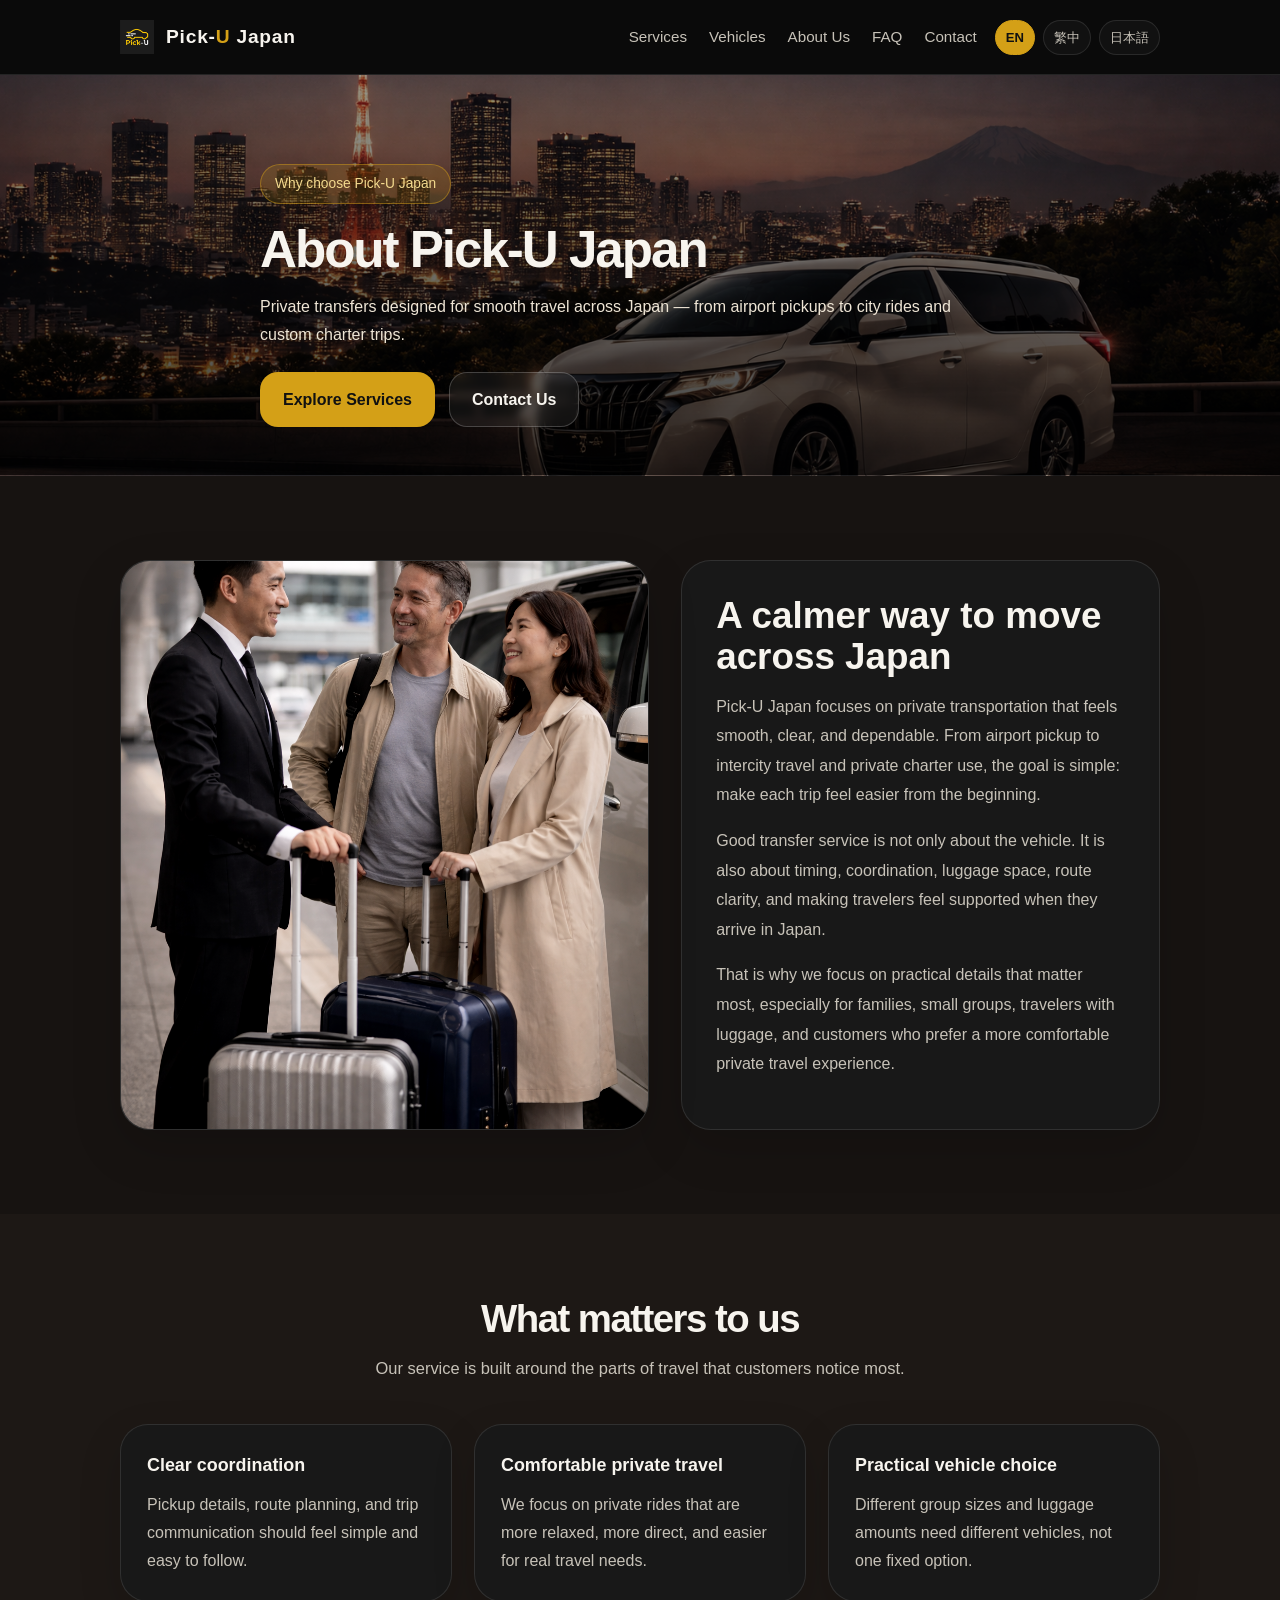
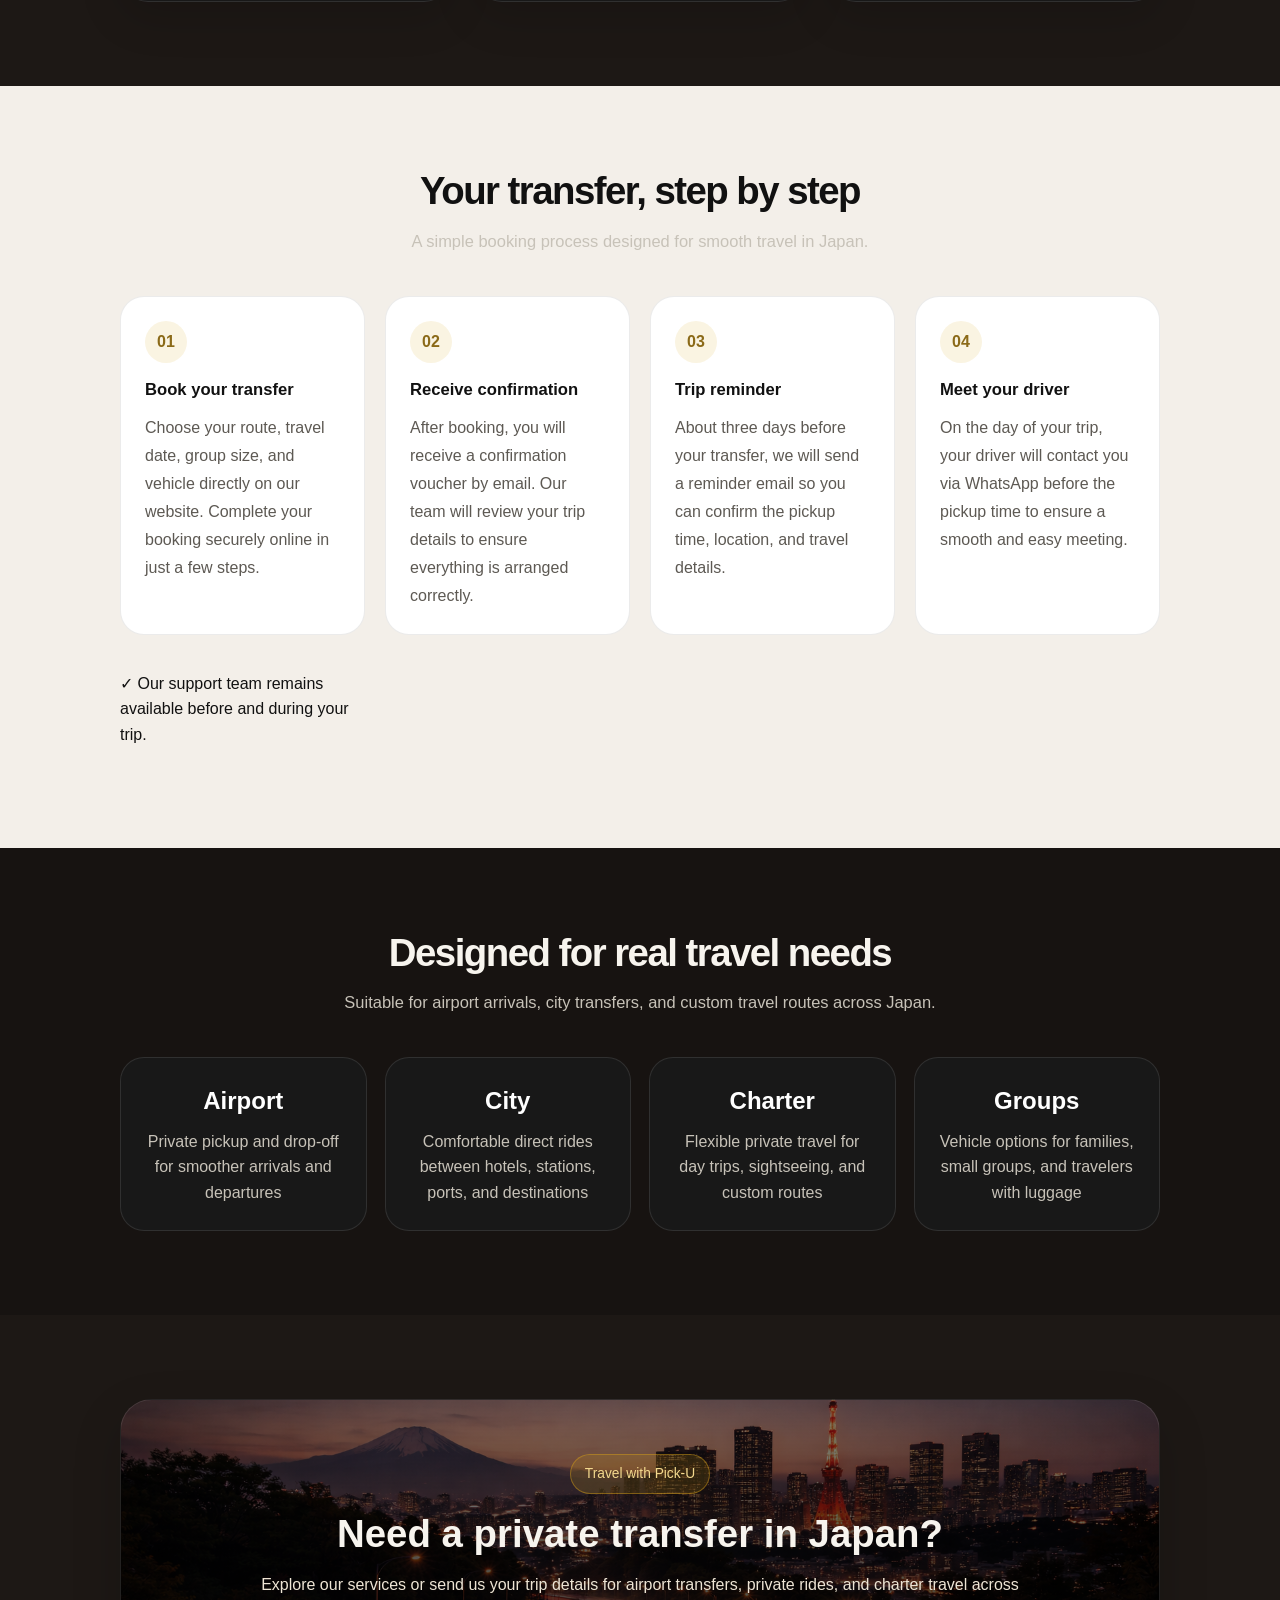
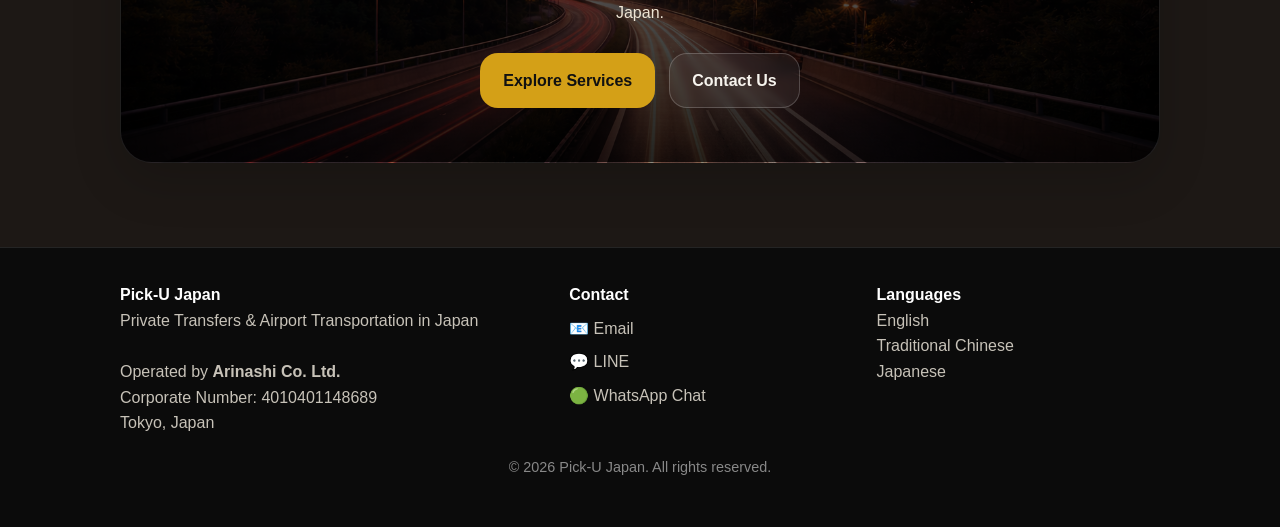
==== about.html @ 1a8824c5 "Update about.html" ====
<!DOCTYPE html>
<html lang="en">
<head>
  <meta charset="UTF-8" />
  <meta name="viewport" content="width=device-width, initial-scale=1.0" />

  <title>About Us | Pick-U Japan</title>
  <meta
    name="description"
    content="Learn more about Pick-U Japan, a private transfer service for airport transfers, city rides, and charter travel across Japan."
  />
  <meta name="robots" content="index, follow" />
  <link rel="canonical" href="https://picku-japan.github.io/picku-japan-website/about.html" />

  <meta property="og:type" content="website" />
  <meta property="og:title" content="About Us | Pick-U Japan" />
  <meta
    property="og:description"
    content="Private transfers designed for smooth travel across Japan."
  />
  <meta property="og:image" content="about-hero.jpg" />
  <meta property="og:url" content="https://picku-japan.github.io/picku-japan-website/about.html" />

  <meta name="twitter:card" content="summary_large_image" />
  <meta name="twitter:title" content="About Us | Pick-U Japan" />
  <meta
    name="twitter:description"
    content="Private transfers designed for smooth travel across Japan."
  />
  <meta name="twitter:image" content="" />

  <link rel="icon" href="logo.png" type="image/png" />
  <link rel="stylesheet" href="global.css" />

  <style>
    .about-hero {
      position: relative;
      min-height: 280px;
      display: flex;
      align-items: end;
      background:
        linear-gradient(rgba(0,0,0,0.40), rgba(0,0,0,0.75)),
        url('about-hero.jpg') center/cover no-repeat;
      border-bottom: 1px solid var(--border);
    }

    .about-hero .container {
      width: min(1240px, calc(100% - 48px));
    }

    .about-hero-content {
      max-width: 760px;
      padding: 90px 0 48px;
    }

    .eyebrow {
      display: inline-block;
      padding: 8px 14px;
      border: 1px solid rgba(212,160,23,0.45);
      background: var(--gold-soft);
      color: #f3d98e;
      border-radius: 999px;
      font-size: 0.86rem;
      margin-bottom: 18px;
    }

    .about-hero h1 {
      margin: 0;
      font-size: clamp(2rem, 4vw, 3.2rem);
      line-height: 1.08;
      letter-spacing: -0.04em;
    }

    .about-hero p {
      color: #eee5d5;
      font-size: 1rem;
      max-width: 700px;
      margin: 16px 0 0;
      line-height: 1.7;
    }

    .hero-actions {
      display: flex;
      flex-wrap: wrap;
      gap: 14px;
      margin-top: 24px;
    }

    .about-intro-layout {
      display: grid;
      grid-template-columns: 1.05fr 0.95fr;
      gap: 32px;
      align-items: stretch;
    }

    .about-image-card {
      position: relative;
      overflow: hidden;
      border-radius: 30px;
      border: 1px solid var(--border);
      box-shadow: 0 18px 50px rgba(0,0,0,0.16);
      background: var(--panel);
    }

    .about-image-card img {
      position: absolute;
      inset: 0;
      width: 100%;
      height: 100%;
      object-fit: cover;
    }

    .about-image-card img{
      filter: saturate(0.95) contrast(1.05);
    }

    .about-copy-card {
      background: var(--panel);
      border: 1px solid var(--border);
      border-radius: 30px;
      padding: 34px;
      box-shadow: 0 18px 50px rgba(0,0,0,0.14);
      height: 100%;
    }

    .about-copy-card h2 {
      margin: 0 0 14px;
      font-size: clamp(1.7rem, 3vw, 2.3rem);
      line-height: 1.12;
    }

    .about-copy-card p {
      margin: 0 0 16px;
      color: var(--muted);
      line-height: 1.85;
    }

    .value-grid {
      display: grid;
      grid-template-columns: repeat(3, 1fr);
      gap: 22px;
    }

    .value-card {
      background: var(--panel);
      border: 1px solid var(--border);
      border-radius: 28px;
      padding: 26px;
      box-shadow: 0 16px 44px rgba(0,0,0,0.14);
      transition: transform 0.18s ease, box-shadow 0.18s ease;
    }

    .value-card:hover {
      transform: translateY(-4px);
      box-shadow: 0 18px 46px rgba(0,0,0,0.22);
    }

    .value-card h3 {
      margin: 0 0 12px;
      font-size: 1.12rem;
    }

    .value-card p {
      margin: 0;
      color: var(--muted);
      line-height: 1.75;
    }

    .steps-grid {
      display: grid;
      grid-template-columns: repeat(4, 1fr);
      gap: 20px;
    }

    .step-card {
      background: #fff;
      border: 1px solid rgba(0,0,0,0.08);
      border-radius: 24px;
      padding: 24px;
      color: #111;
    }

    .step-number {
      width: 42px;
      height: 42px;
      border-radius: 50%;
      display: inline-flex;
      align-items: center;
      justify-content: center;
      background: rgba(212,160,23,0.12);
      color: #8b6a18;
      font-weight: 700;
      margin-bottom: 14px;
    }

    .step-card h3 {
      margin: 0 0 10px;
      font-size: 1.04rem;
    }

    .step-card p {
      margin: 0;
      color: #5d5953;
      line-height: 1.75;
    }

    .stats-grid {
      display: grid;
      grid-template-columns: repeat(4, 1fr);
      gap: 18px;
    }

    .stat-card {
      background: var(--panel);
      border: 1px solid var(--border);
      border-radius: 24px;
      padding: 24px;
      text-align: center;
    }

    .stat-card strong {
      display: block;
      font-size: 1.5rem;
      margin-bottom: 8px;
      color: #fff;
    }

    .stat-card span {
      color: var(--muted);
      line-height: 1.6;
      display: block;
    }

    .about-cta {
      background:
        linear-gradient(rgba(0,0,0,0.48), rgba(0,0,0,0.85)),
        url('contact-bg.jpg') center/cover no-repeat;
      border: 1px solid var(--border);
      border-radius: 32px;
      padding: 54px 32px;
      text-align: center;
      box-shadow: 0 18px 50px rgba(0,0,0,0.16);
    }

    .about-cta h2 {
      margin: 0;
      font-size: clamp(1.9rem, 3vw, 2.8rem);
      line-height: 1.12;
    }

    .about-cta p {
      max-width: 760px;
      margin: 16px auto 0;
      color: #eee5d5;
      line-height: 1.75;
    }

    .about-cta .hero-actions {
      justify-content: center;
      margin-top: 26px;
    }

    @media (max-width: 1100px) {
      .value-grid {
        grid-template-columns: 1fr;
      }

      .steps-grid,
      .stats-grid {
        grid-template-columns: repeat(2, 1fr);
      }
    }

    @media (max-width: 980px) {
      .about-intro-layout {
        grid-template-columns: 1fr;
      }

      .about-hero {
        min-height: auto;
      }

      .about-hero-content {
        padding: 84px 0 44px;
      }

      .about-image-card img {
        min-height: 300px;
      }
    }

    @media (max-width: 700px) {
      .about-hero .container {
        width: min(1240px, calc(100% - 28px));
      }

      .about-copy-card,
      .value-card,
      .step-card,
      .stat-card {
        padding: 22px;
      }

      .steps-grid,
      .stats-grid {
        grid-template-columns: 1fr;
      }

      .steps-support{
        text-align:center;
        margin-top:28px;
        color:#a89f93;
        font-size:0.95rem;
        line-height:1.7;
        max-width:720px;
        margin-left:auto;
        margin-right:auto;
      }

      .about-cta {
        padding: 42px 22px;
      }
    }
  </style>
</head>
<body>
  <div id="site-header"></div>

  <section class="about-hero">
    <div class="container about-hero-content">
      <div class="eyebrow">Why choose Pick-U Japan</div>
      <h1>About Pick-U Japan</h1>
      <p>
        Private transfers designed for smooth travel across Japan — from airport pickups to city rides and custom charter trips.
      </p>
      <div class="hero-actions">
        <a class="btn btn-primary" href="airport-transfers.html">Explore Services</a>
        <a class="btn btn-secondary" href="contact.html">Contact Us</a>
      </div>
    </div>
  </section>

  <section class="section" style="background:#171311;">
    <div class="container">
      <div class="about-intro-layout">
        <div class="about-image-card">
          <img src="about-company.jpg" alt="Pick-U Japan private transfer service" />
        </div>

        <div class="about-copy-card">
          <h2>A calmer way to move across Japan</h2>
          <p>
            Pick-U Japan focuses on private transportation that feels smooth, clear, and dependable.
            From airport pickup to intercity travel and private charter use, the goal is simple:
            make each trip feel easier from the beginning.
          </p>
          <p>
            Good transfer service is not only about the vehicle. It is also about timing, coordination,
            luggage space, route clarity, and making travelers feel supported when they arrive in Japan.
          </p>
          <p>
            That is why we focus on practical details that matter most, especially for families,
            small groups, travelers with luggage, and customers who prefer a more comfortable
            private travel experience.
          </p>
        </div>
      </div>
    </div>
  </section>

  <section class="section" style="background:#1d1815;">
    <div class="container">
      <div class="section-header">
        <h2>What matters to us</h2>
        <p>
          Our service is built around the parts of travel that customers notice most.
        </p>
      </div>

      <div class="value-grid">
        <div class="value-card">
          <h3>Clear coordination</h3>
          <p>
            Pickup details, route planning, and trip communication should feel simple and easy to follow.
          </p>
        </div>

        <div class="value-card">
          <h3>Comfortable private travel</h3>
          <p>
            We focus on private rides that are more relaxed, more direct, and easier for real travel needs.
          </p>
        </div>

        <div class="value-card">
          <h3>Practical vehicle choice</h3>
          <p>
            Different group sizes and luggage amounts need different vehicles, not one fixed option.
          </p>
        </div>
      </div>
    </div>
  </section>

  <section class="section" style="background:#f3efe9; color:#111;">
    <div class="container">
      <div class="section-header">
        <h2>Your transfer, step by step</h2>
        <p>
          A simple booking process designed for smooth travel in Japan.
        </p>
      </div>

      <div class="steps-grid">
        <div class="step-card">
          <div class="step-number">01</div>
          <h3>Book your transfer</h3>
          <p>
            Choose your route, travel date, group size, and vehicle directly on our website.
            Complete your booking securely online in just a few steps.
          </p>
        </div>

        <div class="step-card">
          <div class="step-number">02</div>
          <h3>Receive confirmation</h3>
          <p>
            After booking, you will receive a confirmation voucher by email.
            Our team will review your trip details to ensure everything is arranged correctly.
          </p>
        </div>

        <div class="step-card">
          <div class="step-number">03</div>
          <h3>Trip reminder</h3>
          <p>
            About three days before your transfer, we will send a reminder email so you 
            can confirm the pickup time, location, and travel details.
          </p>
        </div>

        <div class="step-card">
          <div class="step-number">04</div>
          <h3>Meet your driver</h3>
          <p>
            On the day of your trip, your driver will contact you via WhatsApp 
            before the pickup time to ensure a smooth and easy meeting.
          </p>
        </div>
        <p class="steps-support">
          ✓ Our support team remains available before and during your trip.
        </p>
      </div>
    </div>
  </section>

  <section class="section" style="background:#171311;">
    <div class="container">
      <div class="section-header">
        <h2>Designed for real travel needs</h2>
        <p>
          Suitable for airport arrivals, city transfers, and custom travel routes across Japan.
        </p>
      </div>

      <div class="stats-grid">
        <div class="stat-card">
          <strong>Airport</strong>
          <span>Private pickup and drop-off for smoother arrivals and departures</span>
        </div>
        <div class="stat-card">
          <strong>City</strong>
          <span>Comfortable direct rides between hotels, stations, ports, and destinations</span>
        </div>
        <div class="stat-card">
          <strong>Charter</strong>
          <span>Flexible private travel for day trips, sightseeing, and custom routes</span>
        </div>
        <div class="stat-card">
          <strong>Groups</strong>
          <span>Vehicle options for families, small groups, and travelers with luggage</span>
        </div>
      </div>
    </div>
  </section>

  <section class="section" style="background:#1d1815;">
    <div class="container">
      <div class="about-cta">
        <div class="eyebrow">Travel with Pick-U</div>
        <h2>Need a private transfer in Japan?</h2>
        <p>
          Explore our services or send us your trip details for airport transfers, private rides,
          and charter travel across Japan.
        </p>
        <div class="hero-actions">
          <a class="btn btn-primary" href="airport-transfers.html">Explore Services</a>
          <a class="btn btn-secondary" href="contact.html">Contact Us</a>
        </div>
      </div>
    </div>
  </section>

  <div id="site-footer"></div>

  <script src="includes.js"></script>
</body>
</html>
---- global.css ----
:root {
  --bg: #111111;
  --panel: #181818;
  --text: #f7f4ee;
  --muted: #c7c2b8;
  --gold: #d4a017;
  --gold-soft: rgba(212, 160, 23, 0.16);
  --border: rgba(255,255,255,0.1);
  --max: 1040px;
  --radius: 24px;
}

* { box-sizing: border-box; }
html { scroll-behavior: smooth; }

body {
  margin: 0;
  padding-top: 74px;
  font-family: Arial, Helvetica, sans-serif;
  background: var(--bg);
  color: var(--text);
  line-height: 1.6;
}

a {
  color: inherit;
  text-decoration: none;
}

img {
  max-width: 100%;
  display: block;
}

.container {
  width: min(var(--max), calc(100% - 48px));
  margin: 0 auto;
}

/* shared fixed header */
.topbar {
  position: fixed;
  top: 0;
  left: 0;
  right: 0;
  z-index: 1000;
  background: rgba(10,10,10,0.92);
  backdrop-filter: blur(8px);
  border-bottom: 1px solid var(--border);
}

.nav {
  display: flex;
  align-items: center;
  justify-content: space-between;
  min-height: 74px;
  gap: 24px;
}

.brand {
  display: flex;
  align-items: center;
  gap: 12px;
  font-size: 1.2rem;
  font-weight: 700;
  letter-spacing: 0.04em;
  white-space: nowrap;
}

.brand-logo {
  height: 34px;
  width: auto;
  object-fit: contain;
}

.brand-wordmark span {
  color: var(--gold);
}

.nav-right {
  display: flex;
  align-items: center;
  gap: 18px;
  flex-wrap: wrap;
}

.nav-links {
  display: flex;
  gap: 22px;
  color: var(--muted);
  font-size: 0.95rem;
}

.nav-links a:hover {
  color: #fff;
}

.lang-switch {
  display: flex;
  gap: 8px;
  align-items: center;
}

.lang-switch a {
  padding: 6px 10px;
  border: 1px solid var(--border);
  border-radius: 999px;
  font-size: 0.82rem;
  color: var(--muted);
  background: rgba(255,255,255,0.03);
}

.lang-switch a.active {
  color: #111;
  background: var(--gold);
  border-color: var(--gold);
  font-weight: 700;
}

/* shared buttons */
.btn {
  display: inline-flex;
  align-items: center;
  justify-content: center;
  border-radius: 18px;
  padding: 14px 22px;
  font-weight: 700;
  transition: 0.2s ease;
  border: 1px solid transparent;
  font-size: 1rem;
}

.btn-primary {
  background: var(--gold);
  color: #111;
}

.btn-primary:hover {
  transform: translateY(-1px);
}

.btn-secondary {
  border-color: rgba(255,255,255,0.2);
  background: rgba(255,255,255,0.06);
  color: var(--text);
  backdrop-filter: blur(4px);
}

/* shared footer */
.footer {
  border-top: 1px solid var(--border);
  padding: 34px 0 48px;
  color: var(--muted);
  background: #0b0b0b;
}

.footer-grid {
  display: grid;
  grid-template-columns: 1.5fr 1fr 1fr;
  gap: 24px;
}

.contact-links a {
  display: block;
  margin-top: 8px;
  color: var(--muted);
  transition: 0.2s;
}

.contact-links a:hover {
  color: #fff;
  transform: translateX(4px);
}

/* shared content helpers */
.section {
  padding: 84px 0;
}

.section-header {
  max-width: 860px;
  margin: 0 auto 42px;
  text-align: center;
}

.section-header h2 {
  margin: 0;
  font-size: clamp(1.85rem, 3vw, 2.7rem);
  line-height: 1.08;
  letter-spacing: -0.04em;
}

.section-header p {
  margin: 16px auto 0;
  color: var(--muted);
  max-width: 920px;
  font-size: 1.03rem;
}

.grid-2 {
  display: grid;
  grid-template-columns: repeat(2, 1fr);
  gap: 24px;
}

.grid-3 {
  display: grid;
  grid-template-columns: repeat(3, 1fr);
  gap: 24px;
}

.panel-box {
  background: var(--panel);
  border: 1px solid var(--border);
  border-radius: 24px;
  padding: 24px;
}

.panel-box h3 {
  margin: 0 0 10px;
  font-size: 1.2rem;
}

.panel-box p,
.panel-box li {
  color: var(--muted);
}

/* responsive shared */
@media (max-width: 980px) {
  .grid-2,
  .grid-3,
  .footer-grid {
    grid-template-columns: 1fr;
  }

  .nav {
    flex-direction: column;
    align-items: flex-start;
    padding: 14px 0;
  }

  .nav-right {
    width: 100%;
    justify-content: space-between;
  }

  .nav-links {
    flex-wrap: wrap;
    gap: 12px 18px;
  }

  .brand-logo {
    height: 28px;
  }

  body {
    padding-top: 92px;
  }
}
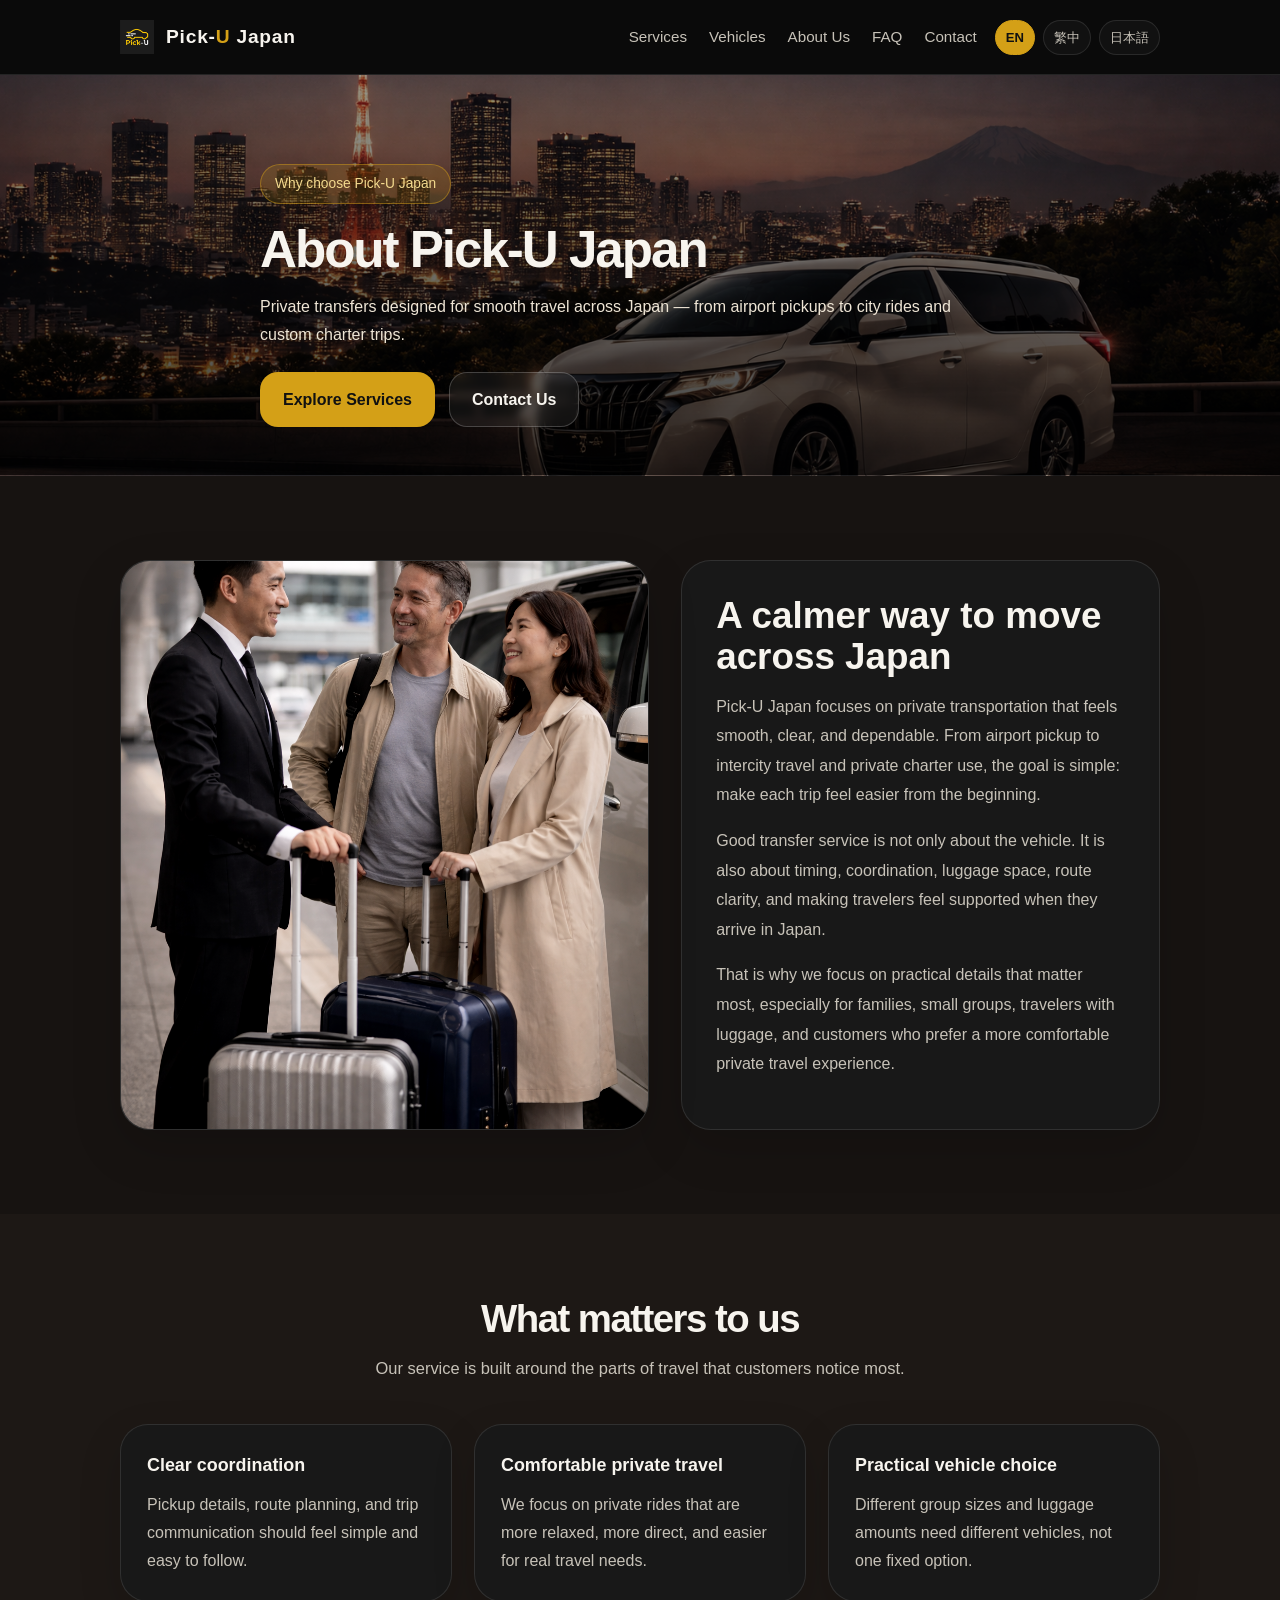
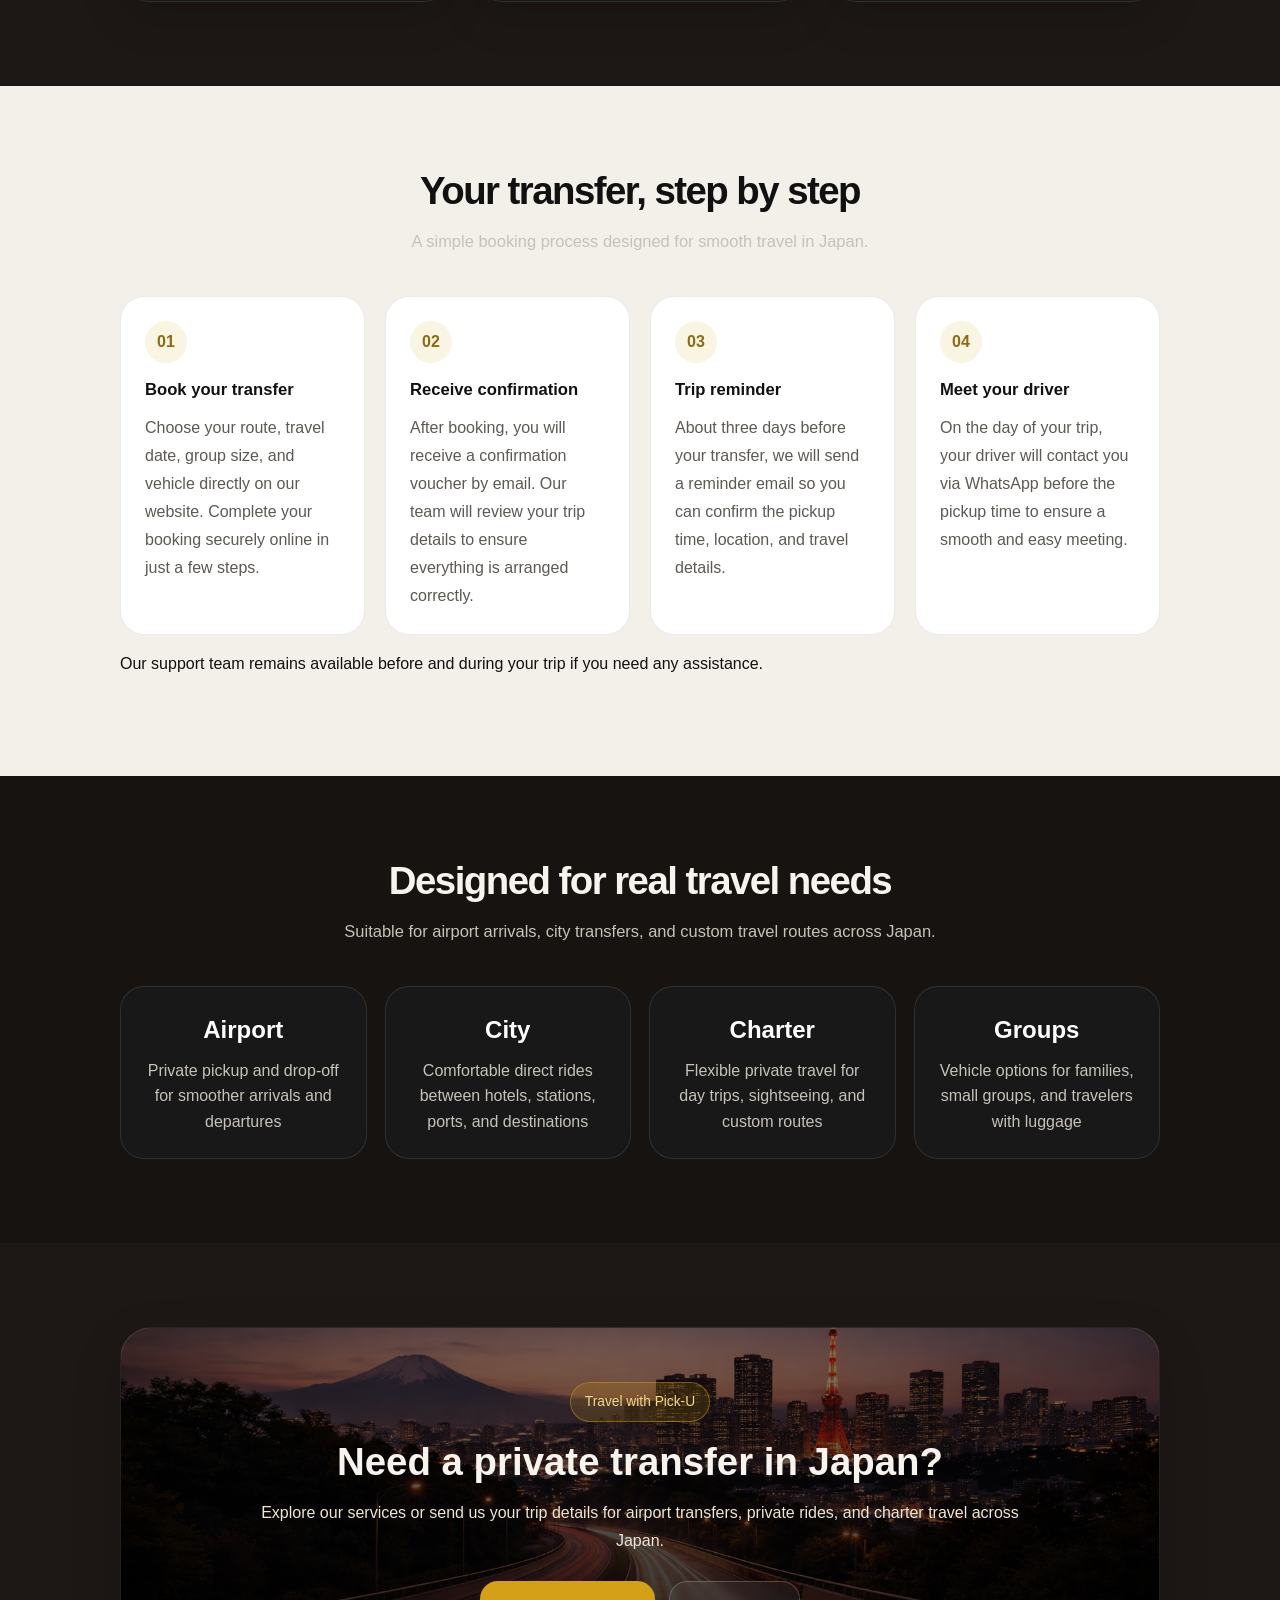
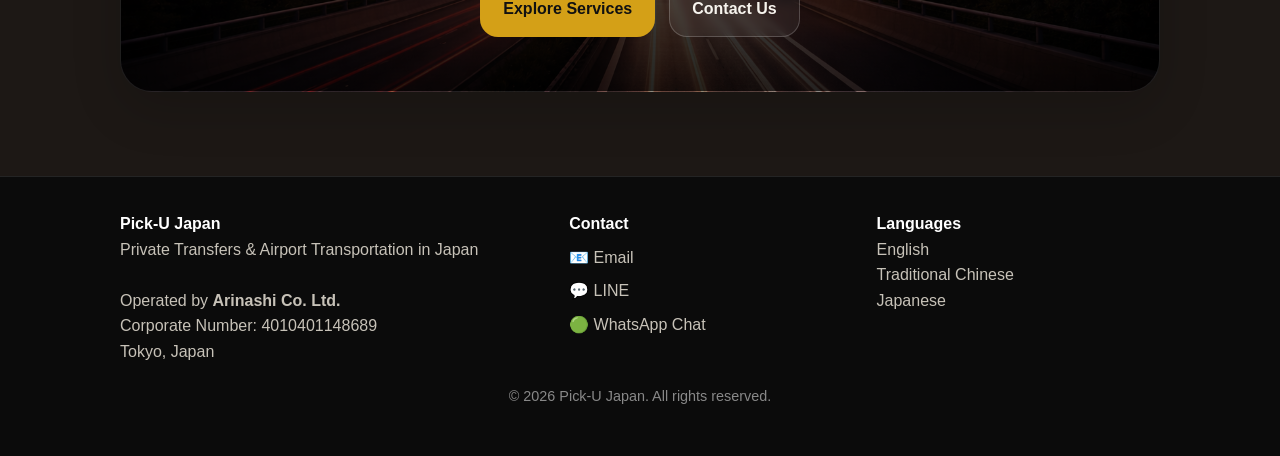
==== commit af0ad7c6: "Update about.html" ====
--- a/about.html
+++ b/about.html
@@ -447,8 +447,10 @@
             before the pickup time to ensure a smooth and easy meeting.
           </p>
         </div>
+      </div>
+      <div class="steps-support-box">
         <p class="steps-support">
-          ✓ Our support team remains available before and during your trip.
+          Our support team remains available before and during your trip if you need any assistance.
         </p>
       </div>
     </div>
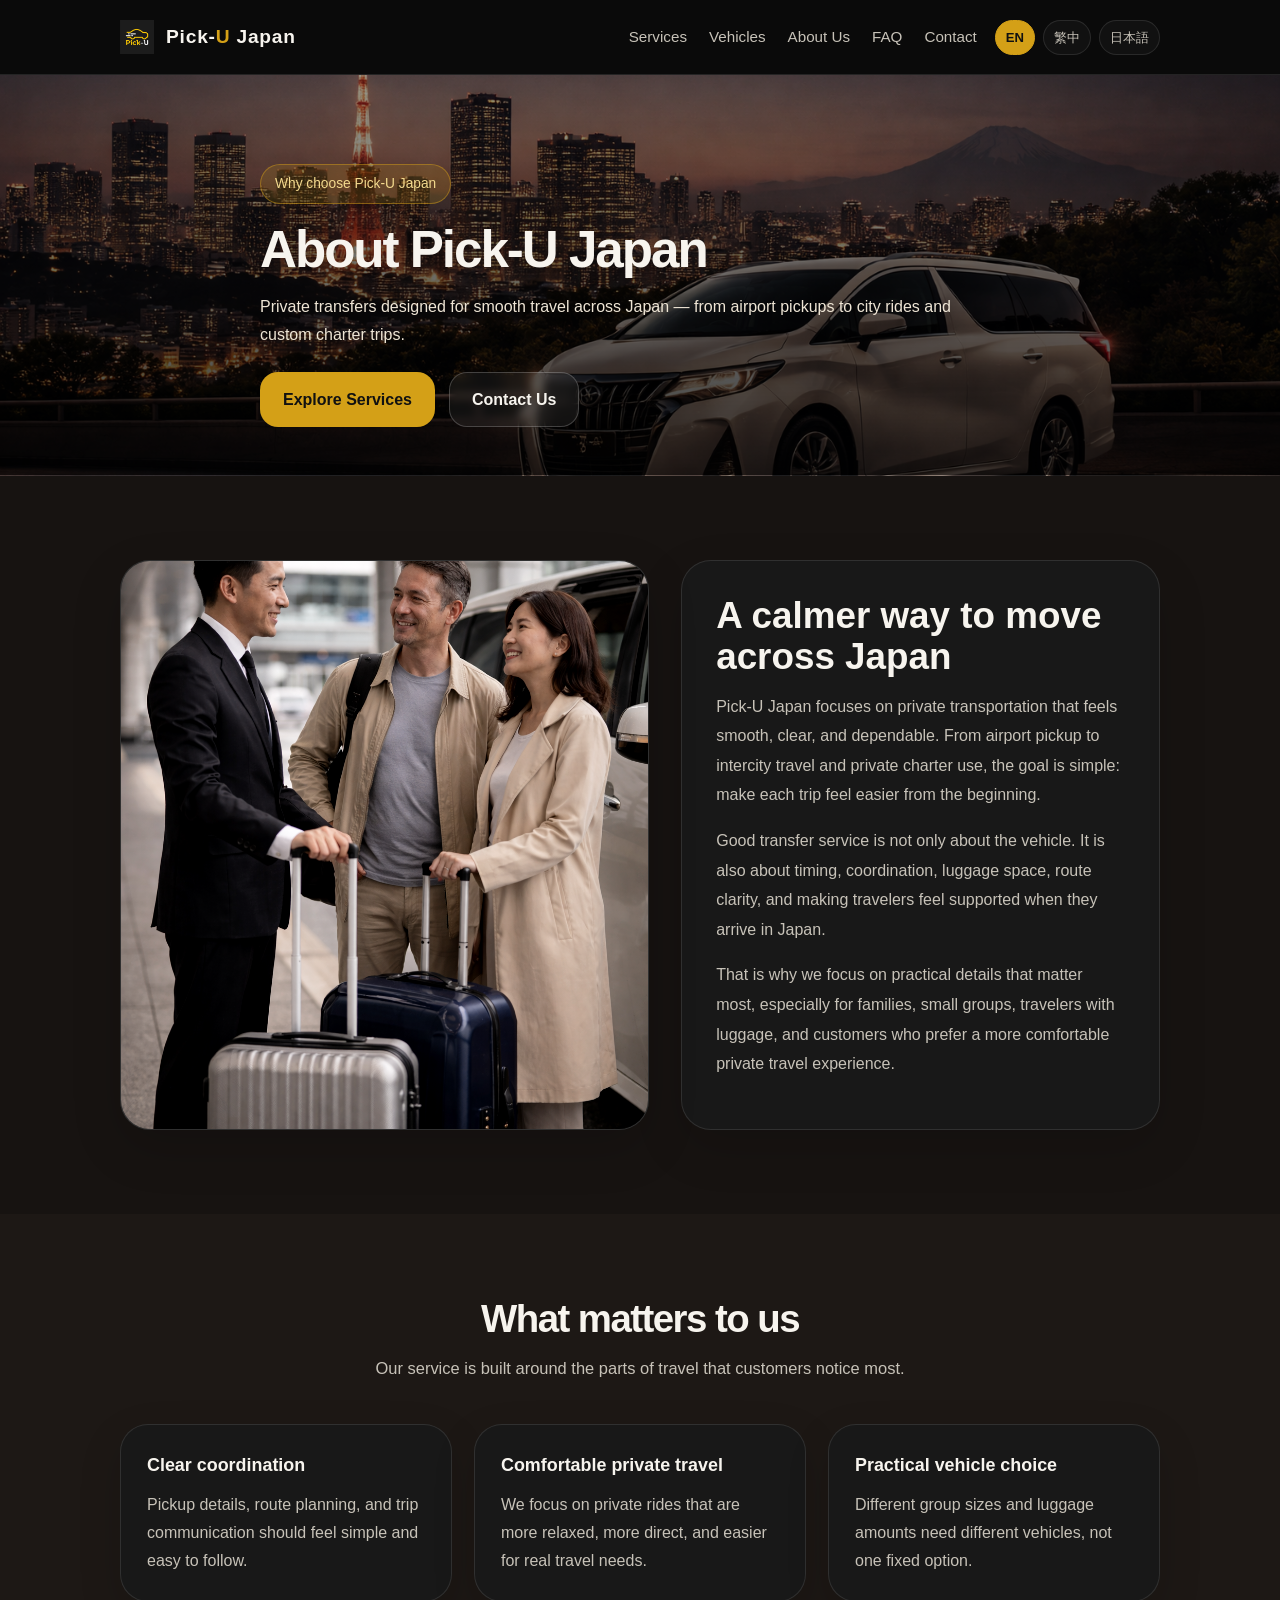
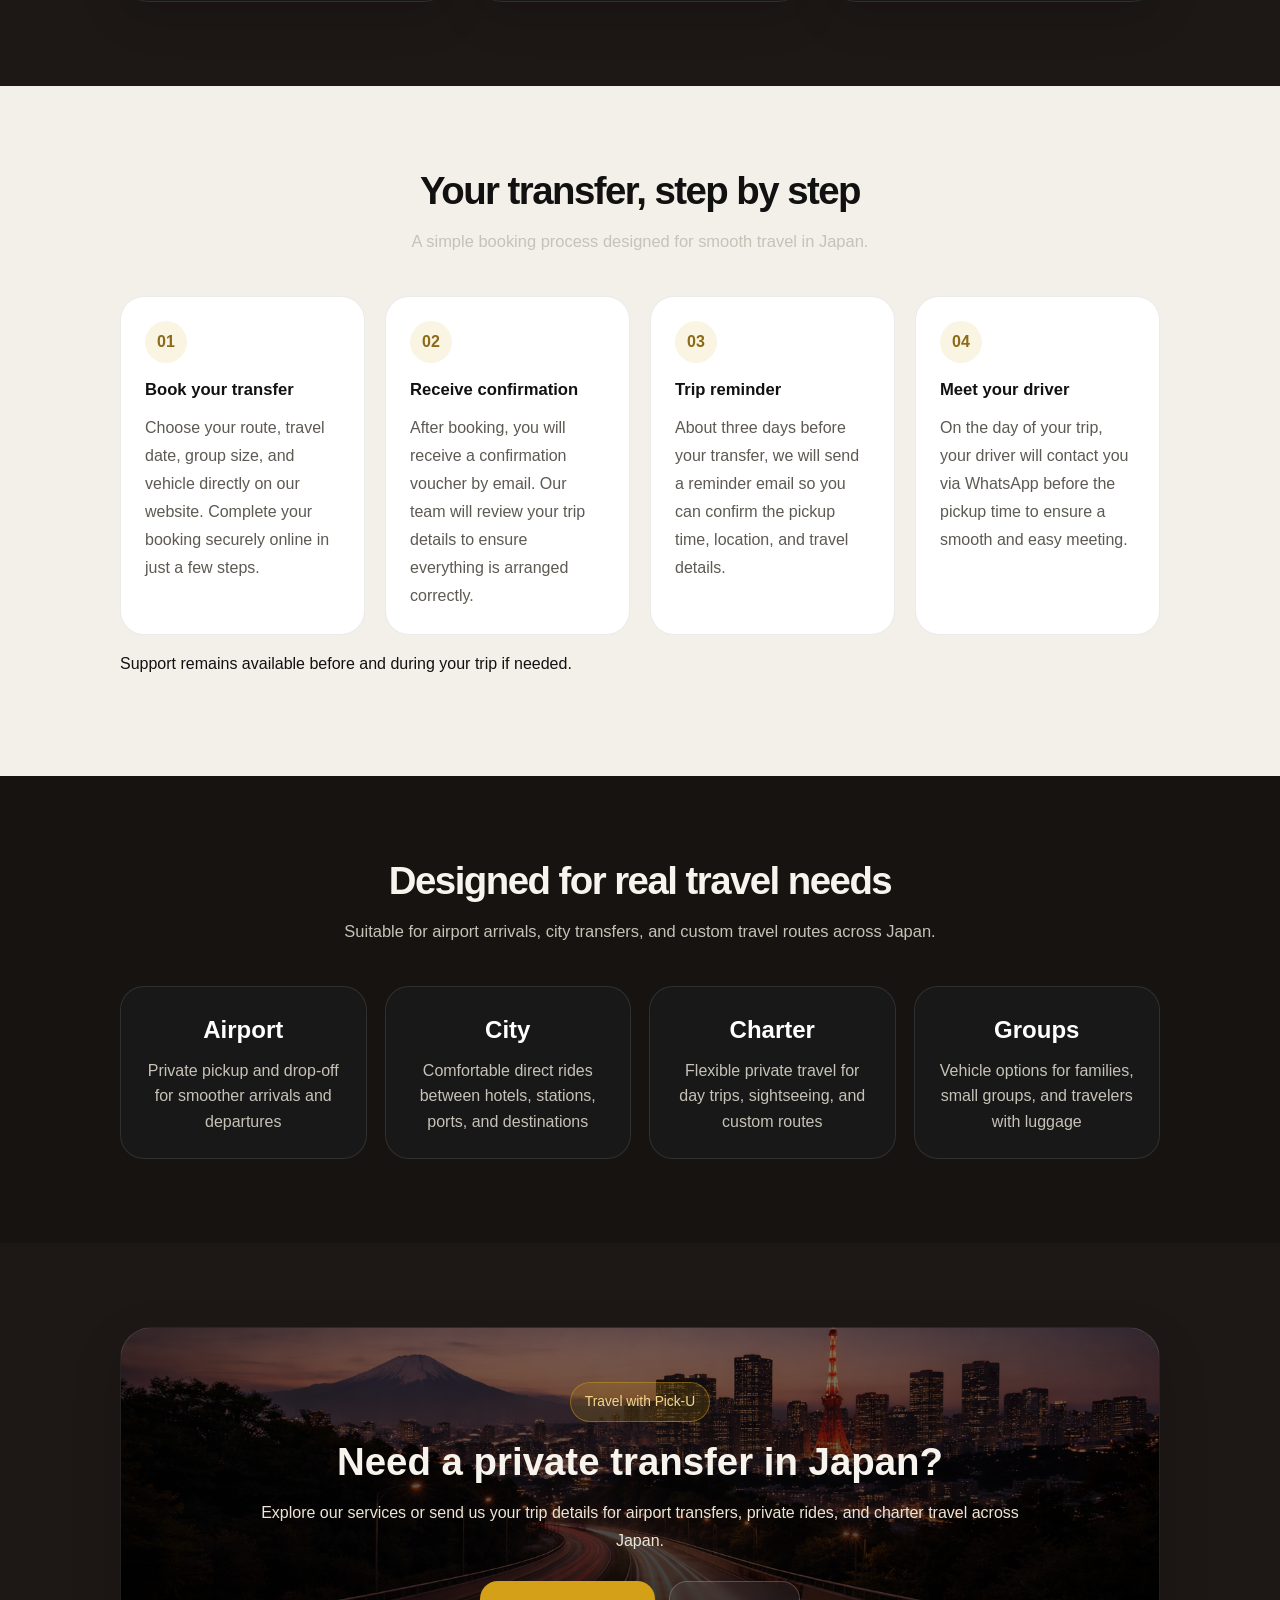
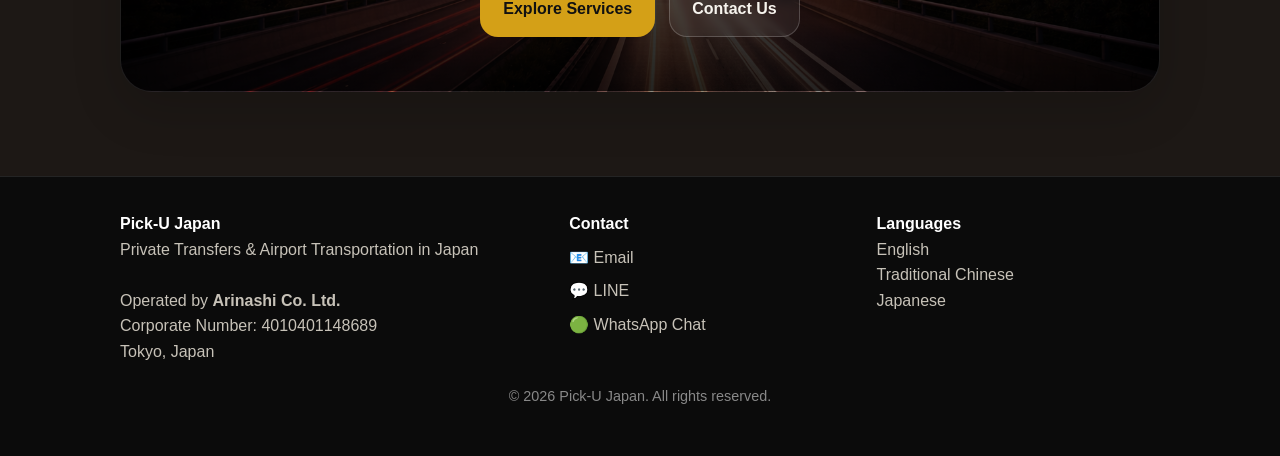
==== commit 13d9a438: "Update about.html" ====
--- a/about.html
+++ b/about.html
@@ -306,15 +306,22 @@
         grid-template-columns: 1fr;
       }
 
-      .steps-support{
-        text-align:center;
-        margin-top:28px;
-        color:#a89f93;
-        font-size:0.95rem;
-        line-height:1.7;
-        max-width:720px;
-        margin-left:auto;
-        margin-right:auto;
+      .steps-support-box {
+        margin-top: 24px;
+        background: rgba(212,160,23,0.08);
+        border: 1px solid rgba(212,160,23,0.18);
+        border-radius: 20px;
+        padding: 16px 20px;
+        width: 100%;
+        box-sizing: border-box;
+      }
+      
+      .steps-support {
+        margin: 0;
+        text-align: center;
+        color: #7a7368;
+        font-size: 0.95rem;
+        line-height: 1.7;
       }
 
       .about-cta {
@@ -450,7 +457,7 @@
       </div>
       <div class="steps-support-box">
         <p class="steps-support">
-          Our support team remains available before and during your trip if you need any assistance.
+          Support remains available before and during your trip if needed.
         </p>
       </div>
     </div>
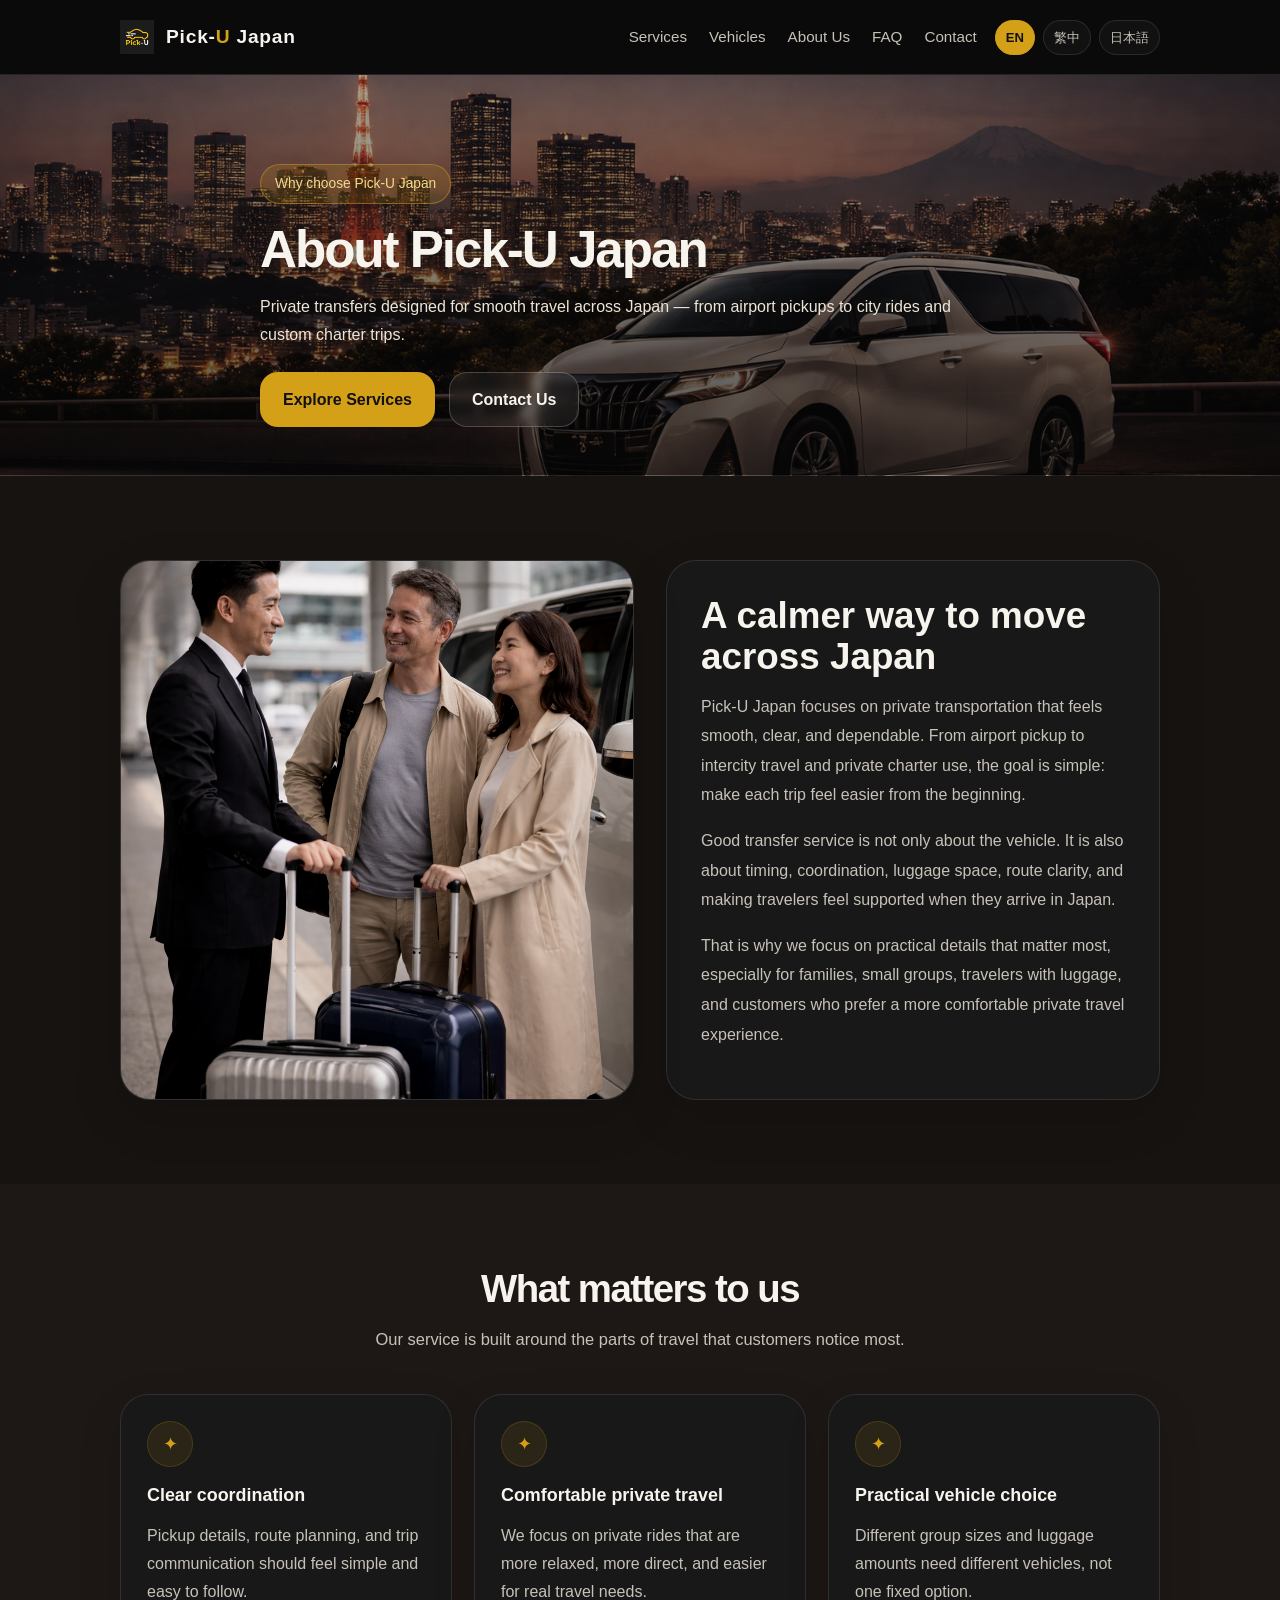
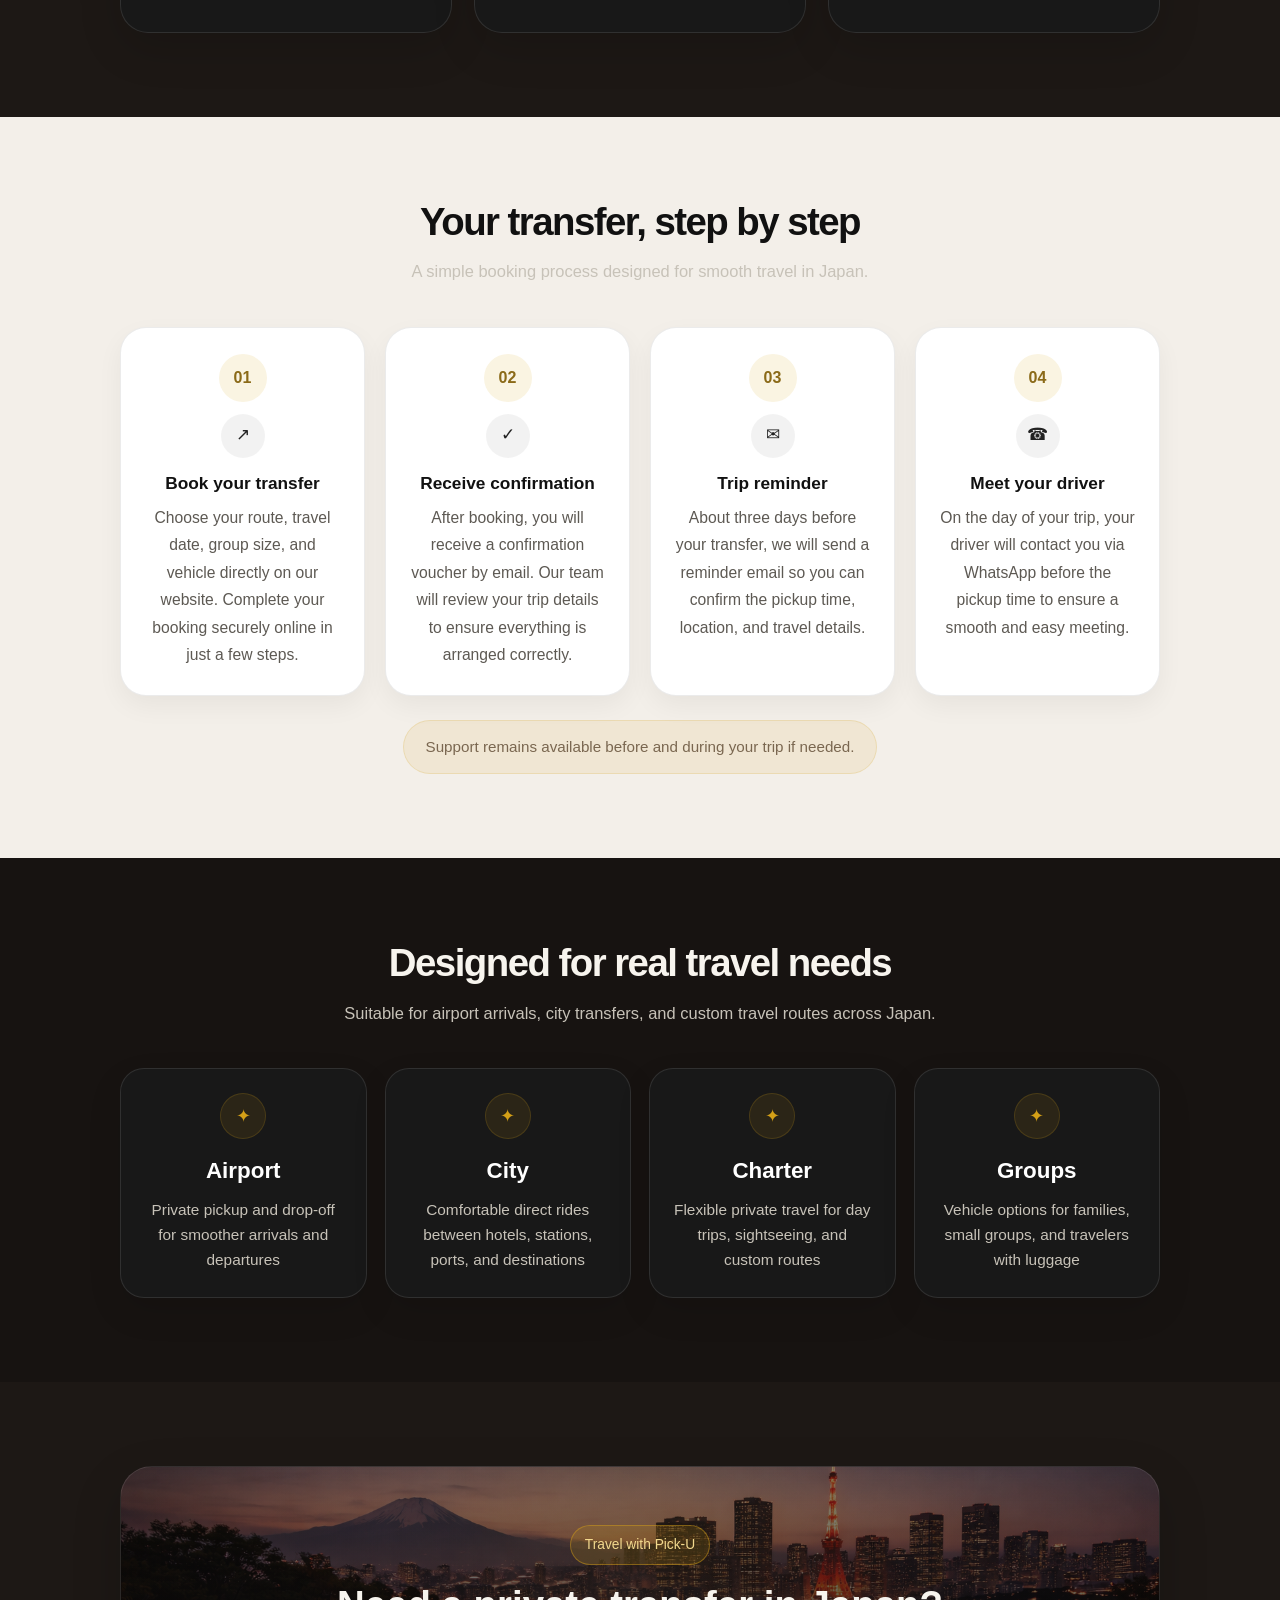
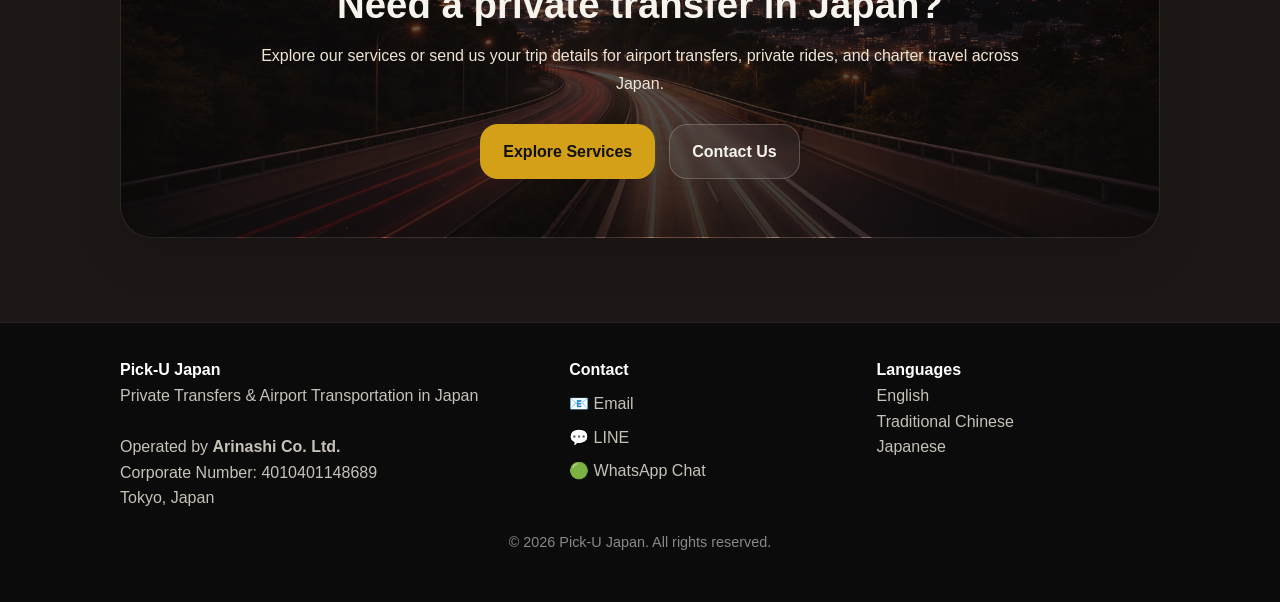
==== commit 76618868: "Update about.html" ====
--- a/about.html
+++ b/about.html
@@ -27,7 +27,7 @@
     name="twitter:description"
     content="Private transfers designed for smooth travel across Japan."
   />
-  <meta name="twitter:image" content="" />
+  <meta name="twitter:image" content="about-hero.jpg" />
 
   <link rel="icon" href="logo.png" type="image/png" />
   <link rel="stylesheet" href="global.css" />
@@ -39,7 +39,7 @@
       display: flex;
       align-items: end;
       background:
-        linear-gradient(rgba(0,0,0,0.40), rgba(0,0,0,0.75)),
+        linear-gradient(rgba(8, 7, 7, 0.34), rgba(8, 7, 7, 0.70)),
         url('about-hero.jpg') center/cover no-repeat;
       border-bottom: 1px solid var(--border);
     }
@@ -88,7 +88,7 @@
 
     .about-intro-layout {
       display: grid;
-      grid-template-columns: 1.05fr 0.95fr;
+      grid-template-columns: 1.02fr 0.98fr;
       gap: 32px;
       align-items: stretch;
     }
@@ -100,6 +100,7 @@
       border: 1px solid var(--border);
       box-shadow: 0 18px 50px rgba(0,0,0,0.16);
       background: var(--panel);
+      min-height: 100%;
     }
 
     .about-image-card img {
@@ -108,10 +109,8 @@
       width: 100%;
       height: 100%;
       object-fit: cover;
-    }
-
-    .about-image-card img{
-      filter: saturate(0.95) contrast(1.05);
+      object-position: center 38%;
+      filter: saturate(0.95) contrast(1.04) brightness(0.96);
     }
 
     .about-copy-card {
@@ -120,7 +119,6 @@
       border-radius: 30px;
       padding: 34px;
       box-shadow: 0 18px 50px rgba(0,0,0,0.14);
-      height: 100%;
     }
 
     .about-copy-card h2 {
@@ -155,6 +153,20 @@
       box-shadow: 0 18px 46px rgba(0,0,0,0.22);
     }
 
+    .value-icon {
+      width: 46px;
+      height: 46px;
+      border-radius: 50%;
+      display: inline-flex;
+      align-items: center;
+      justify-content: center;
+      margin-bottom: 14px;
+      background: rgba(212,160,23,0.10);
+      border: 1px solid rgba(212,160,23,0.18);
+      color: #d4a017;
+      font-size: 1.1rem;
+    }
+
     .value-card h3 {
       margin: 0 0 12px;
       font-size: 1.12rem;
@@ -166,23 +178,39 @@
       line-height: 1.75;
     }
 
+    .steps-shell {
+      max-width: 1180px;
+      margin: 0 auto;
+    }
+
     .steps-grid {
       display: grid;
       grid-template-columns: repeat(4, 1fr);
       gap: 20px;
+      margin-top: 10px;
     }
 
     .step-card {
       background: #fff;
       border: 1px solid rgba(0,0,0,0.08);
-      border-radius: 24px;
-      padding: 24px;
+      border-radius: 26px;
+      padding: 26px 24px;
       color: #111;
+      text-align: center;
+      box-shadow: 0 10px 26px rgba(0,0,0,0.05);
+    }
+
+    .step-top {
+      display: flex;
+      flex-direction: column;
+      align-items: center;
+      gap: 12px;
+      margin-bottom: 14px;
     }
 
     .step-number {
-      width: 42px;
-      height: 42px;
+      width: 48px;
+      height: 48px;
       border-radius: 50%;
       display: inline-flex;
       align-items: center;
@@ -190,18 +218,51 @@
       background: rgba(212,160,23,0.12);
       color: #8b6a18;
       font-weight: 700;
-      margin-bottom: 14px;
+      font-size: 1rem;
+    }
+
+    .step-icon {
+      width: 44px;
+      height: 44px;
+      border-radius: 50%;
+      display: inline-flex;
+      align-items: center;
+      justify-content: center;
+      background: rgba(17,17,17,0.05);
+      color: #222;
+      font-size: 1.05rem;
     }
 
     .step-card h3 {
       margin: 0 0 10px;
-      font-size: 1.04rem;
+      font-size: 1.08rem;
+      line-height: 1.3;
     }
 
     .step-card p {
       margin: 0;
       color: #5d5953;
       line-height: 1.75;
+      font-size: 0.98rem;
+    }
+
+    .steps-support-box {
+      margin-top: 24px;
+      display: flex;
+      justify-content: center;
+    }
+
+    .steps-support {
+      margin: 0;
+      padding: 14px 22px;
+      border-radius: 999px;
+      background: rgba(212,160,23,0.10);
+      border: 1px solid rgba(212,160,23,0.18);
+      color: #7a6750;
+      font-size: 0.95rem;
+      line-height: 1.6;
+      text-align: center;
+      max-width: 760px;
     }
 
     .stats-grid {
@@ -216,30 +277,49 @@
       border-radius: 24px;
       padding: 24px;
       text-align: center;
+      box-shadow: 0 14px 34px rgba(0,0,0,0.10);
+    }
+
+    .stat-icon {
+      width: 46px;
+      height: 46px;
+      margin: 0 auto 14px;
+      border-radius: 50%;
+      display: flex;
+      align-items: center;
+      justify-content: center;
+      background: rgba(212,160,23,0.10);
+      border: 1px solid rgba(212,160,23,0.18);
+      color: #d4a017;
+      font-size: 1.1rem;
     }
 
     .stat-card strong {
       display: block;
-      font-size: 1.5rem;
+      font-size: 1.4rem;
       margin-bottom: 8px;
       color: #fff;
     }
 
     .stat-card span {
       color: var(--muted);
-      line-height: 1.6;
+      line-height: 1.65;
       display: block;
+      font-size: 0.96rem;
     }
 
     .about-cta {
-      background:
-        linear-gradient(rgba(0,0,0,0.48), rgba(0,0,0,0.85)),
-        url('contact-bg.jpg') center/cover no-repeat;
+      position: relative;
+      overflow: hidden;
       border: 1px solid var(--border);
       border-radius: 32px;
-      padding: 54px 32px;
+      padding: 58px 32px;
       text-align: center;
       box-shadow: 0 18px 50px rgba(0,0,0,0.16);
+      background:
+        linear-gradient(180deg, rgba(14,12,11,0.48) 0%, rgba(14,12,11,0.68) 48%, rgba(14,12,11,0.82) 100%),
+        radial-gradient(circle at top center, rgba(212,160,23,0.12), rgba(212,160,23,0.02) 35%, rgba(0,0,0,0) 60%),
+        url('contact-bg.jpg') center/cover no-repeat;
     }
 
     .about-cta h2 {
@@ -284,8 +364,8 @@
         padding: 84px 0 44px;
       }
 
-      .about-image-card img {
-        min-height: 300px;
+      .about-image-card {
+        min-height: 420px;
       }
     }
 
@@ -306,22 +386,9 @@
         grid-template-columns: 1fr;
       }
 
-      .steps-support-box {
-        margin-top: 24px;
-        background: rgba(212,160,23,0.08);
-        border: 1px solid rgba(212,160,23,0.18);
+      .steps-support {
         border-radius: 20px;
-        padding: 16px 20px;
-        width: 100%;
-        box-sizing: border-box;
-      }
-      
-      .steps-support {
-        margin: 0;
-        text-align: center;
-        color: #7a7368;
-        font-size: 0.95rem;
-        line-height: 1.7;
+        padding: 16px 18px;
       }
 
       .about-cta {
@@ -386,6 +453,7 @@
 
       <div class="value-grid">
         <div class="value-card">
+          <div class="value-icon">✦</div>
           <h3>Clear coordination</h3>
           <p>
             Pickup details, route planning, and trip communication should feel simple and easy to follow.
@@ -393,6 +461,7 @@
         </div>
 
         <div class="value-card">
+          <div class="value-icon">✦</div>
           <h3>Comfortable private travel</h3>
           <p>
             We focus on private rides that are more relaxed, more direct, and easier for real travel needs.
@@ -400,6 +469,7 @@
         </div>
 
         <div class="value-card">
+          <div class="value-icon">✦</div>
           <h3>Practical vehicle choice</h3>
           <p>
             Different group sizes and luggage amounts need different vehicles, not one fixed option.
@@ -418,47 +488,62 @@
         </p>
       </div>
 
-      <div class="steps-grid">
-        <div class="step-card">
-          <div class="step-number">01</div>
-          <h3>Book your transfer</h3>
-          <p>
-            Choose your route, travel date, group size, and vehicle directly on our website.
-            Complete your booking securely online in just a few steps.
+      <div class="steps-shell">
+        <div class="steps-grid">
+          <div class="step-card">
+            <div class="step-top">
+              <div class="step-number">01</div>
+              <div class="step-icon">↗</div>
+            </div>
+            <h3>Book your transfer</h3>
+            <p>
+              Choose your route, travel date, group size, and vehicle directly on our website.
+              Complete your booking securely online in just a few steps.
+            </p>
+          </div>
+
+          <div class="step-card">
+            <div class="step-top">
+              <div class="step-number">02</div>
+              <div class="step-icon">✓</div>
+            </div>
+            <h3>Receive confirmation</h3>
+            <p>
+              After booking, you will receive a confirmation voucher by email.
+              Our team will review your trip details to ensure everything is arranged correctly.
+            </p>
+          </div>
+
+          <div class="step-card">
+            <div class="step-top">
+              <div class="step-number">03</div>
+              <div class="step-icon">✉</div>
+            </div>
+            <h3>Trip reminder</h3>
+            <p>
+              About three days before your transfer, we will send a reminder email so you can
+              confirm the pickup time, location, and travel details.
+            </p>
+          </div>
+
+          <div class="step-card">
+            <div class="step-top">
+              <div class="step-number">04</div>
+              <div class="step-icon">☎</div>
+            </div>
+            <h3>Meet your driver</h3>
+            <p>
+              On the day of your trip, your driver will contact you via WhatsApp before the pickup time
+              to ensure a smooth and easy meeting.
+            </p>
+          </div>
+        </div>
+
+        <div class="steps-support-box">
+          <p class="steps-support">
+            Support remains available before and during your trip if needed.
           </p>
         </div>
-
-        <div class="step-card">
-          <div class="step-number">02</div>
-          <h3>Receive confirmation</h3>
-          <p>
-            After booking, you will receive a confirmation voucher by email.
-            Our team will review your trip details to ensure everything is arranged correctly.
-          </p>
-        </div>
-
-        <div class="step-card">
-          <div class="step-number">03</div>
-          <h3>Trip reminder</h3>
-          <p>
-            About three days before your transfer, we will send a reminder email so you 
-            can confirm the pickup time, location, and travel details.
-          </p>
-        </div>
-
-        <div class="step-card">
-          <div class="step-number">04</div>
-          <h3>Meet your driver</h3>
-          <p>
-            On the day of your trip, your driver will contact you via WhatsApp 
-            before the pickup time to ensure a smooth and easy meeting.
-          </p>
-        </div>
-      </div>
-      <div class="steps-support-box">
-        <p class="steps-support">
-          Support remains available before and during your trip if needed.
-        </p>
       </div>
     </div>
   </section>
@@ -474,18 +559,25 @@
 
       <div class="stats-grid">
         <div class="stat-card">
+          <div class="stat-icon">✦</div>
           <strong>Airport</strong>
           <span>Private pickup and drop-off for smoother arrivals and departures</span>
         </div>
+
         <div class="stat-card">
+          <div class="stat-icon">✦</div>
           <strong>City</strong>
           <span>Comfortable direct rides between hotels, stations, ports, and destinations</span>
         </div>
+
         <div class="stat-card">
+          <div class="stat-icon">✦</div>
           <strong>Charter</strong>
           <span>Flexible private travel for day trips, sightseeing, and custom routes</span>
         </div>
+
         <div class="stat-card">
+          <div class="stat-icon">✦</div>
           <strong>Groups</strong>
           <span>Vehicle options for families, small groups, and travelers with luggage</span>
         </div>
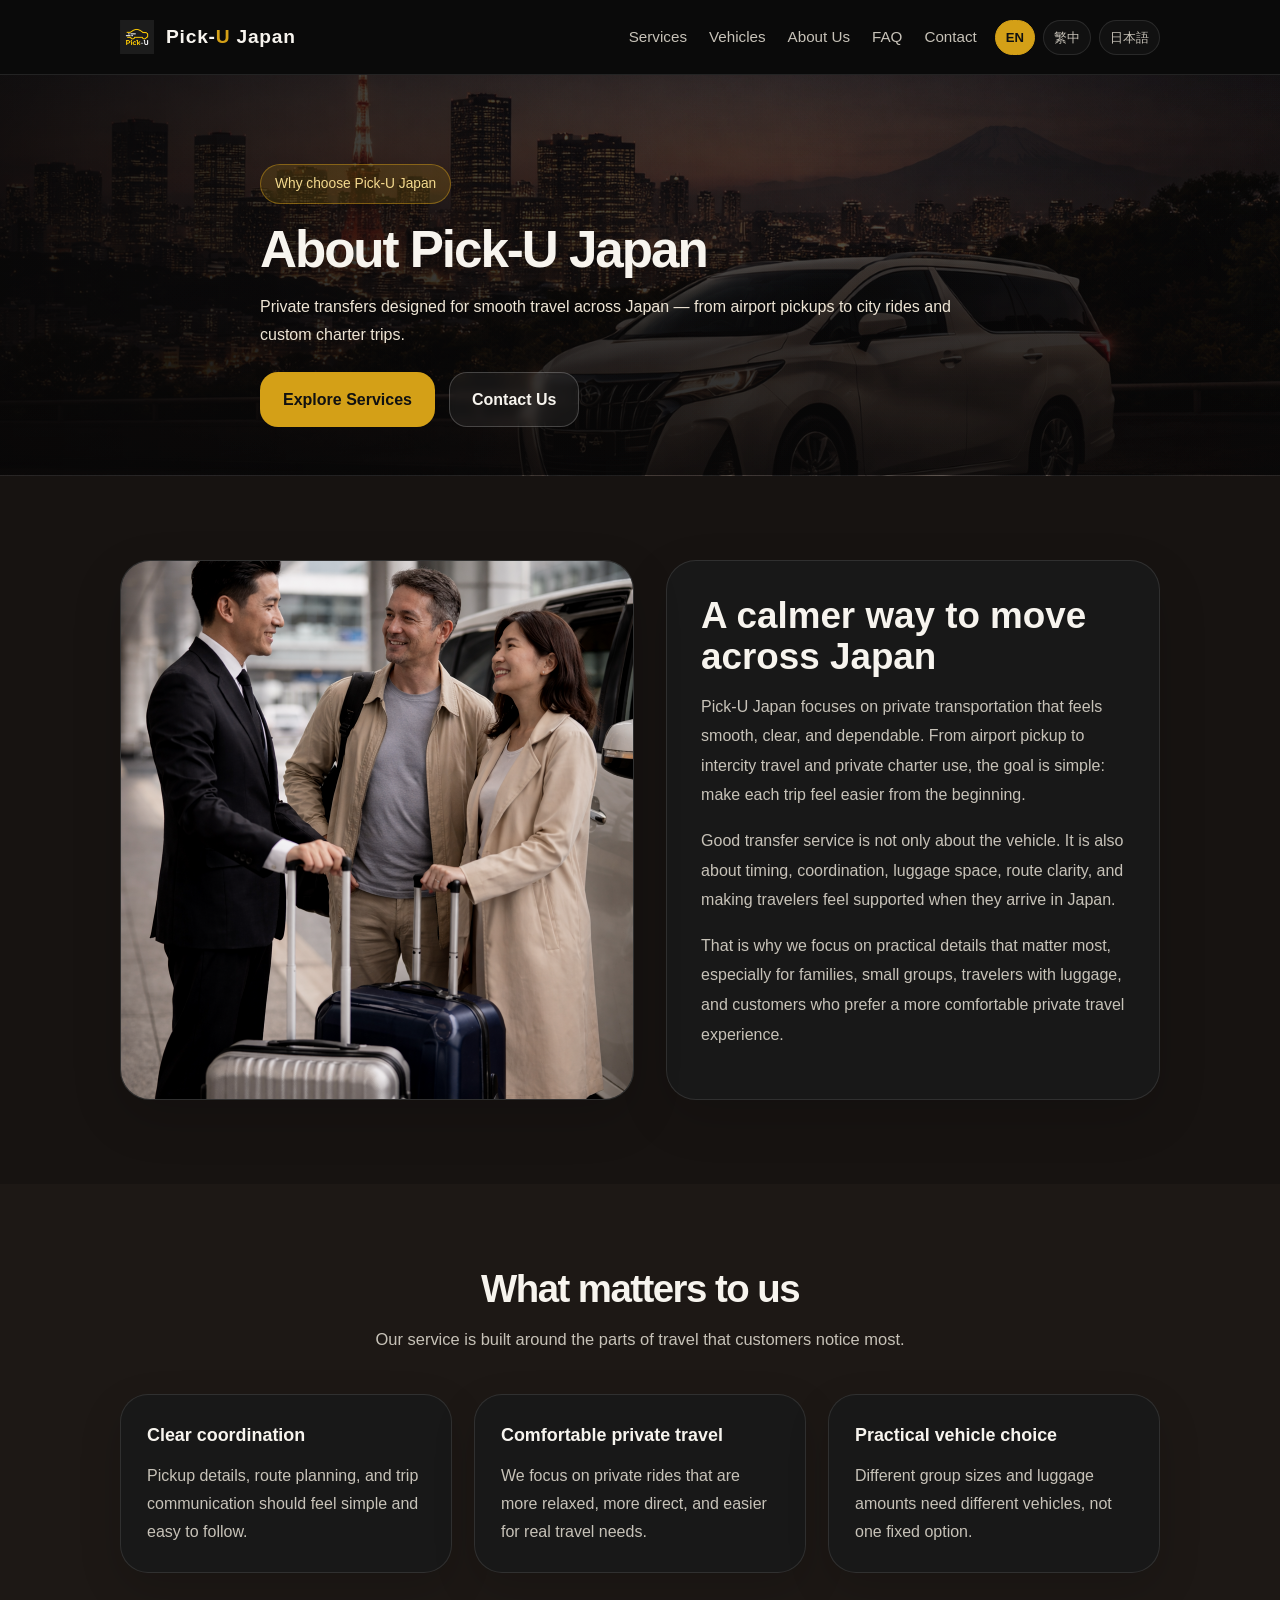
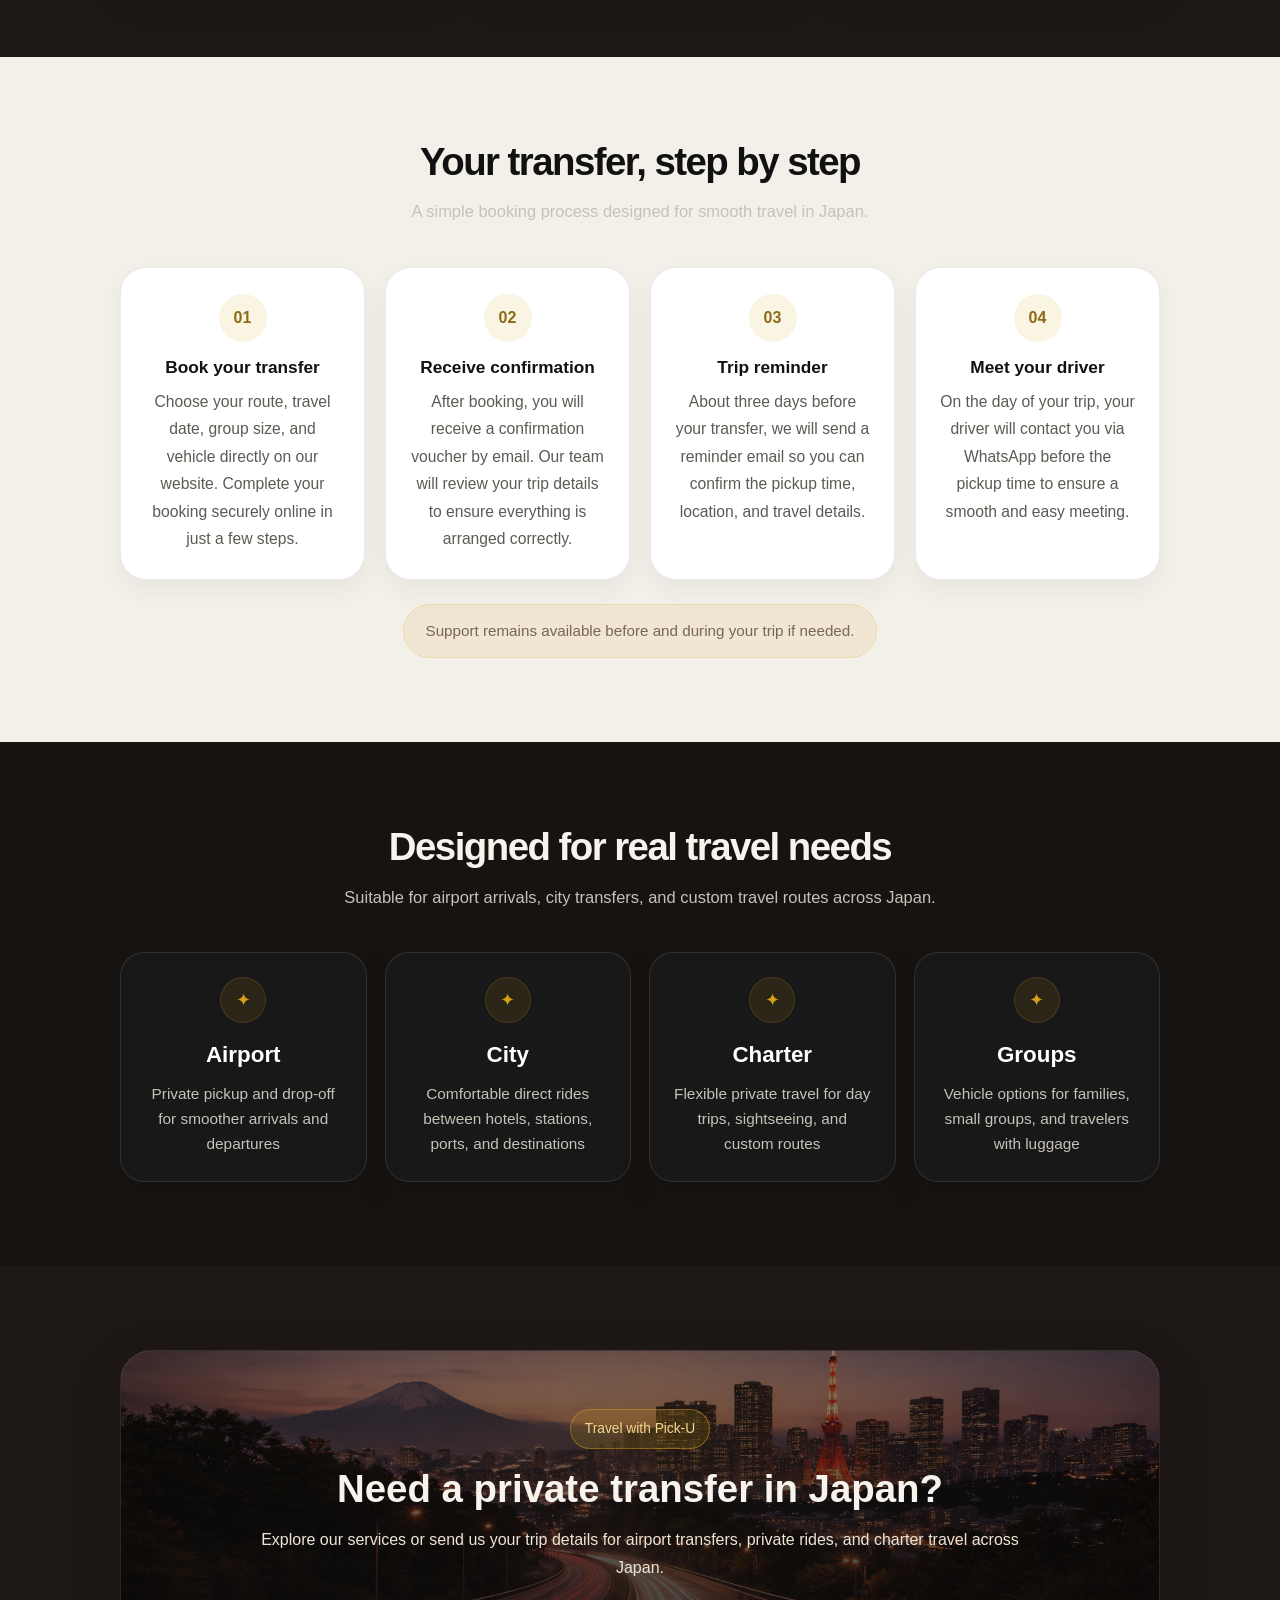
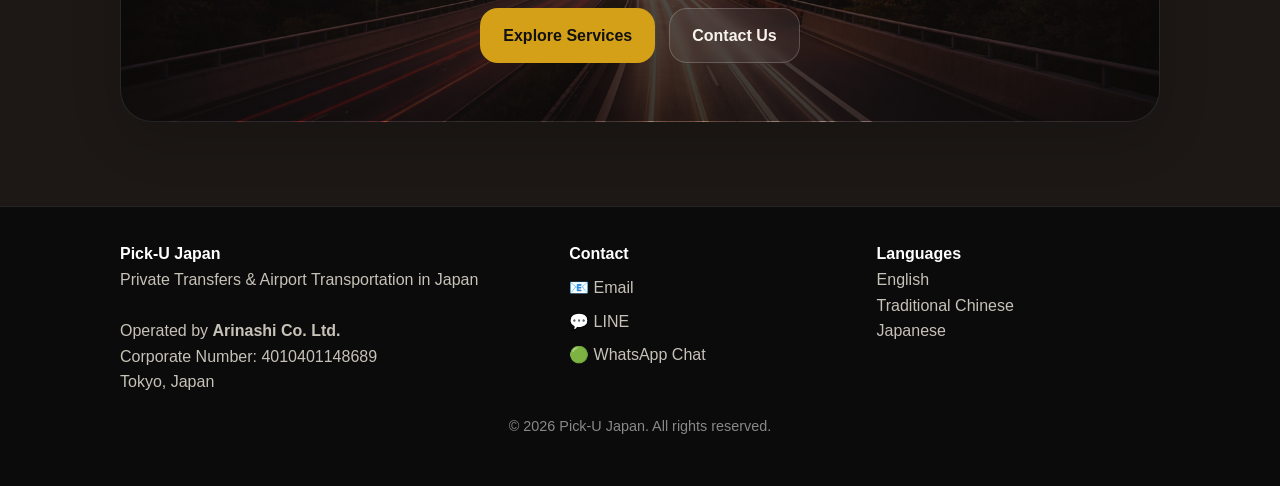
==== commit 40adfc02: "Update about.html" ====
--- a/about.html
+++ b/about.html
@@ -39,7 +39,9 @@
       display: flex;
       align-items: end;
       background:
-        linear-gradient(rgba(8, 7, 7, 0.34), rgba(8, 7, 7, 0.70)),
+        linear-gradient(90deg, rgba(8,7,7,0.78) 0%, rgba(8,7,7,0.58) 34%, rgba(8,7,7,0.24) 62%, rgba(8,7,7,0.18) 100%),
+        linear-gradient(180deg, rgba(8,7,7,0.16) 0%, rgba(8,7,7,0.32) 42%, rgba(8,7,7,0.72) 100%),
+        radial-gradient(circle at 24% 42%, rgba(8,7,7,0.18) 0%, rgba(8,7,7,0.46) 48%, rgba(8,7,7,0.62) 100%),
         url('about-hero.jpg') center/cover no-repeat;
       border-bottom: 1px solid var(--border);
     }
@@ -51,6 +53,8 @@
     .about-hero-content {
       max-width: 760px;
       padding: 90px 0 48px;
+      position: relative;
+      z-index: 1;
     }
 
     .eyebrow {
@@ -153,20 +157,6 @@
       box-shadow: 0 18px 46px rgba(0,0,0,0.22);
     }
 
-    .value-icon {
-      width: 46px;
-      height: 46px;
-      border-radius: 50%;
-      display: inline-flex;
-      align-items: center;
-      justify-content: center;
-      margin-bottom: 14px;
-      background: rgba(212,160,23,0.10);
-      border: 1px solid rgba(212,160,23,0.18);
-      color: #d4a017;
-      font-size: 1.1rem;
-    }
-
     .value-card h3 {
       margin: 0 0 12px;
       font-size: 1.12rem;
@@ -202,9 +192,7 @@
 
     .step-top {
       display: flex;
-      flex-direction: column;
-      align-items: center;
-      gap: 12px;
+      justify-content: center;
       margin-bottom: 14px;
     }
 
@@ -219,18 +207,6 @@
       color: #8b6a18;
       font-weight: 700;
       font-size: 1rem;
-    }
-
-    .step-icon {
-      width: 44px;
-      height: 44px;
-      border-radius: 50%;
-      display: inline-flex;
-      align-items: center;
-      justify-content: center;
-      background: rgba(17,17,17,0.05);
-      color: #222;
-      font-size: 1.05rem;
     }
 
     .step-card h3 {
@@ -453,7 +429,6 @@
 
       <div class="value-grid">
         <div class="value-card">
-          <div class="value-icon">✦</div>
           <h3>Clear coordination</h3>
           <p>
             Pickup details, route planning, and trip communication should feel simple and easy to follow.
@@ -461,7 +436,6 @@
         </div>
 
         <div class="value-card">
-          <div class="value-icon">✦</div>
           <h3>Comfortable private travel</h3>
           <p>
             We focus on private rides that are more relaxed, more direct, and easier for real travel needs.
@@ -469,7 +443,6 @@
         </div>
 
         <div class="value-card">
-          <div class="value-icon">✦</div>
           <h3>Practical vehicle choice</h3>
           <p>
             Different group sizes and luggage amounts need different vehicles, not one fixed option.
@@ -493,7 +466,6 @@
           <div class="step-card">
             <div class="step-top">
               <div class="step-number">01</div>
-              <div class="step-icon">↗</div>
             </div>
             <h3>Book your transfer</h3>
             <p>
@@ -505,7 +477,6 @@
           <div class="step-card">
             <div class="step-top">
               <div class="step-number">02</div>
-              <div class="step-icon">✓</div>
             </div>
             <h3>Receive confirmation</h3>
             <p>
@@ -517,7 +488,6 @@
           <div class="step-card">
             <div class="step-top">
               <div class="step-number">03</div>
-              <div class="step-icon">✉</div>
             </div>
             <h3>Trip reminder</h3>
             <p>
@@ -529,7 +499,6 @@
           <div class="step-card">
             <div class="step-top">
               <div class="step-number">04</div>
-              <div class="step-icon">☎</div>
             </div>
             <h3>Meet your driver</h3>
             <p>
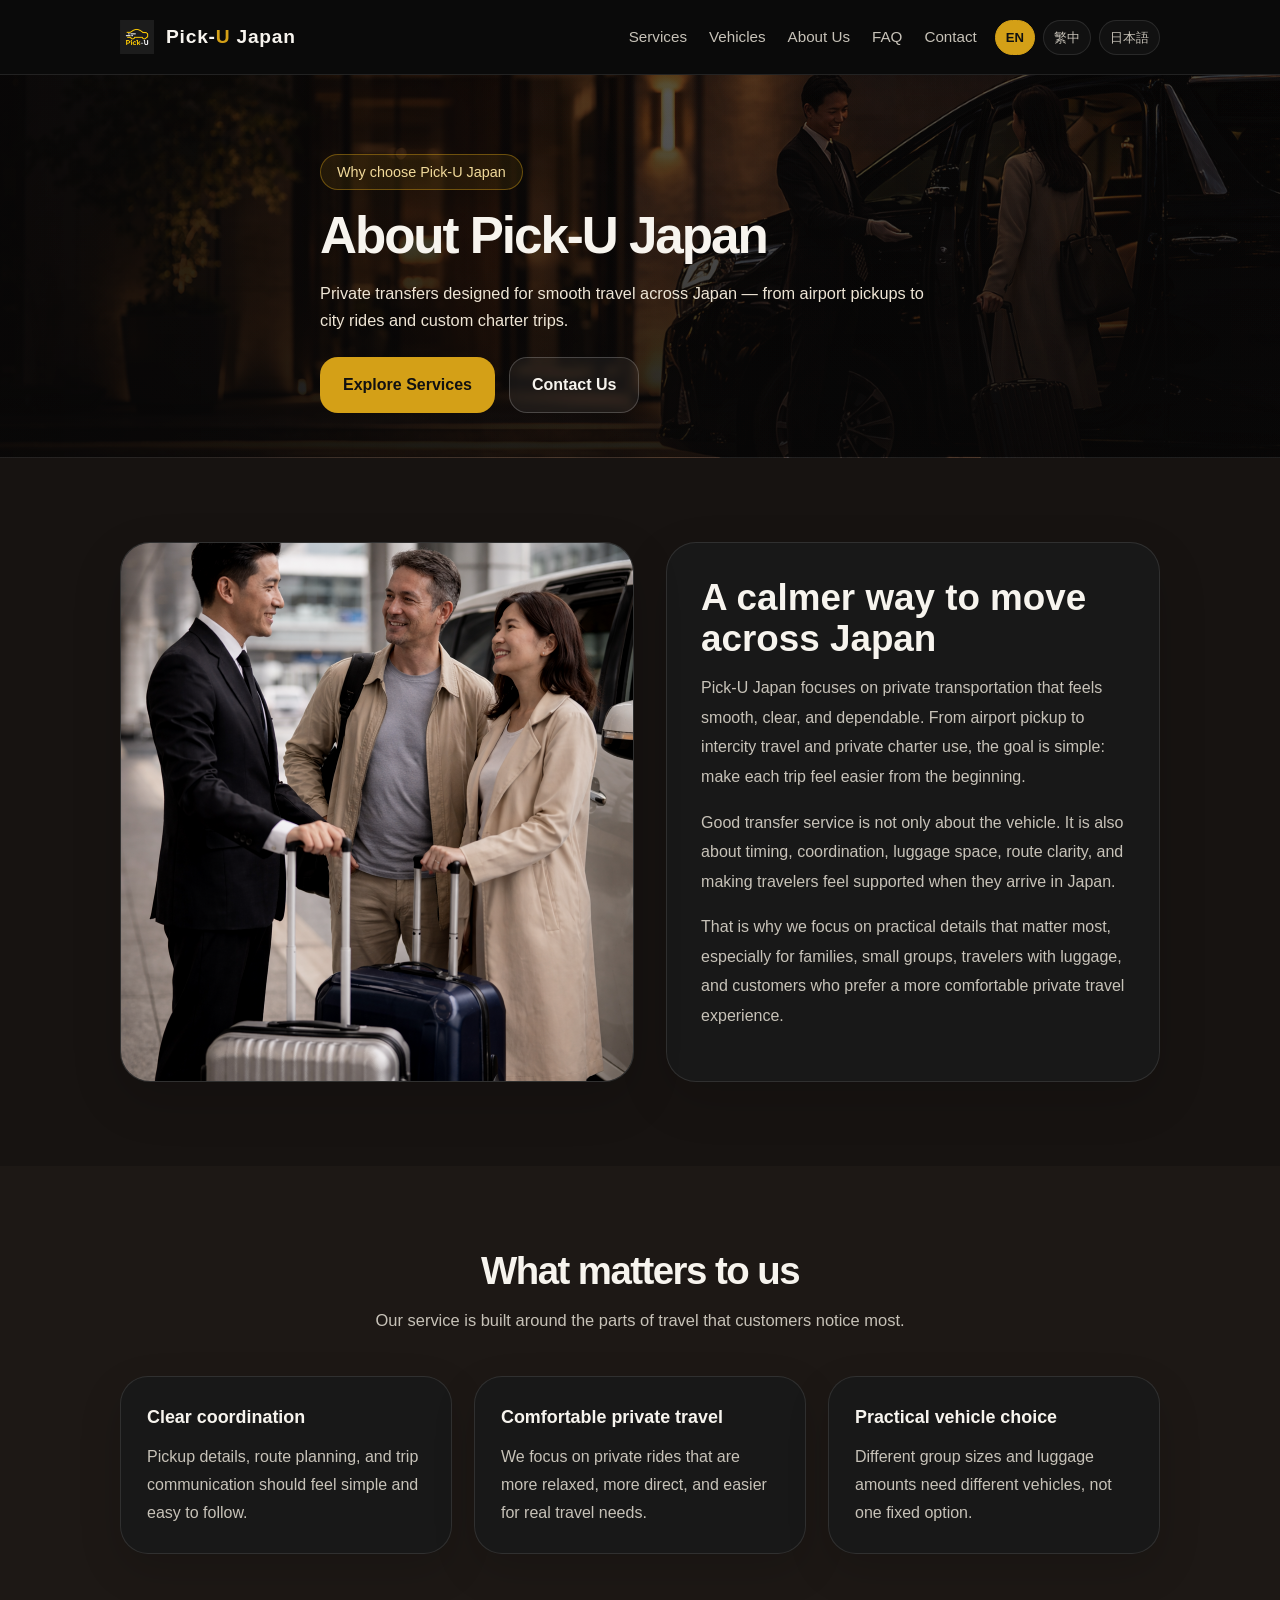
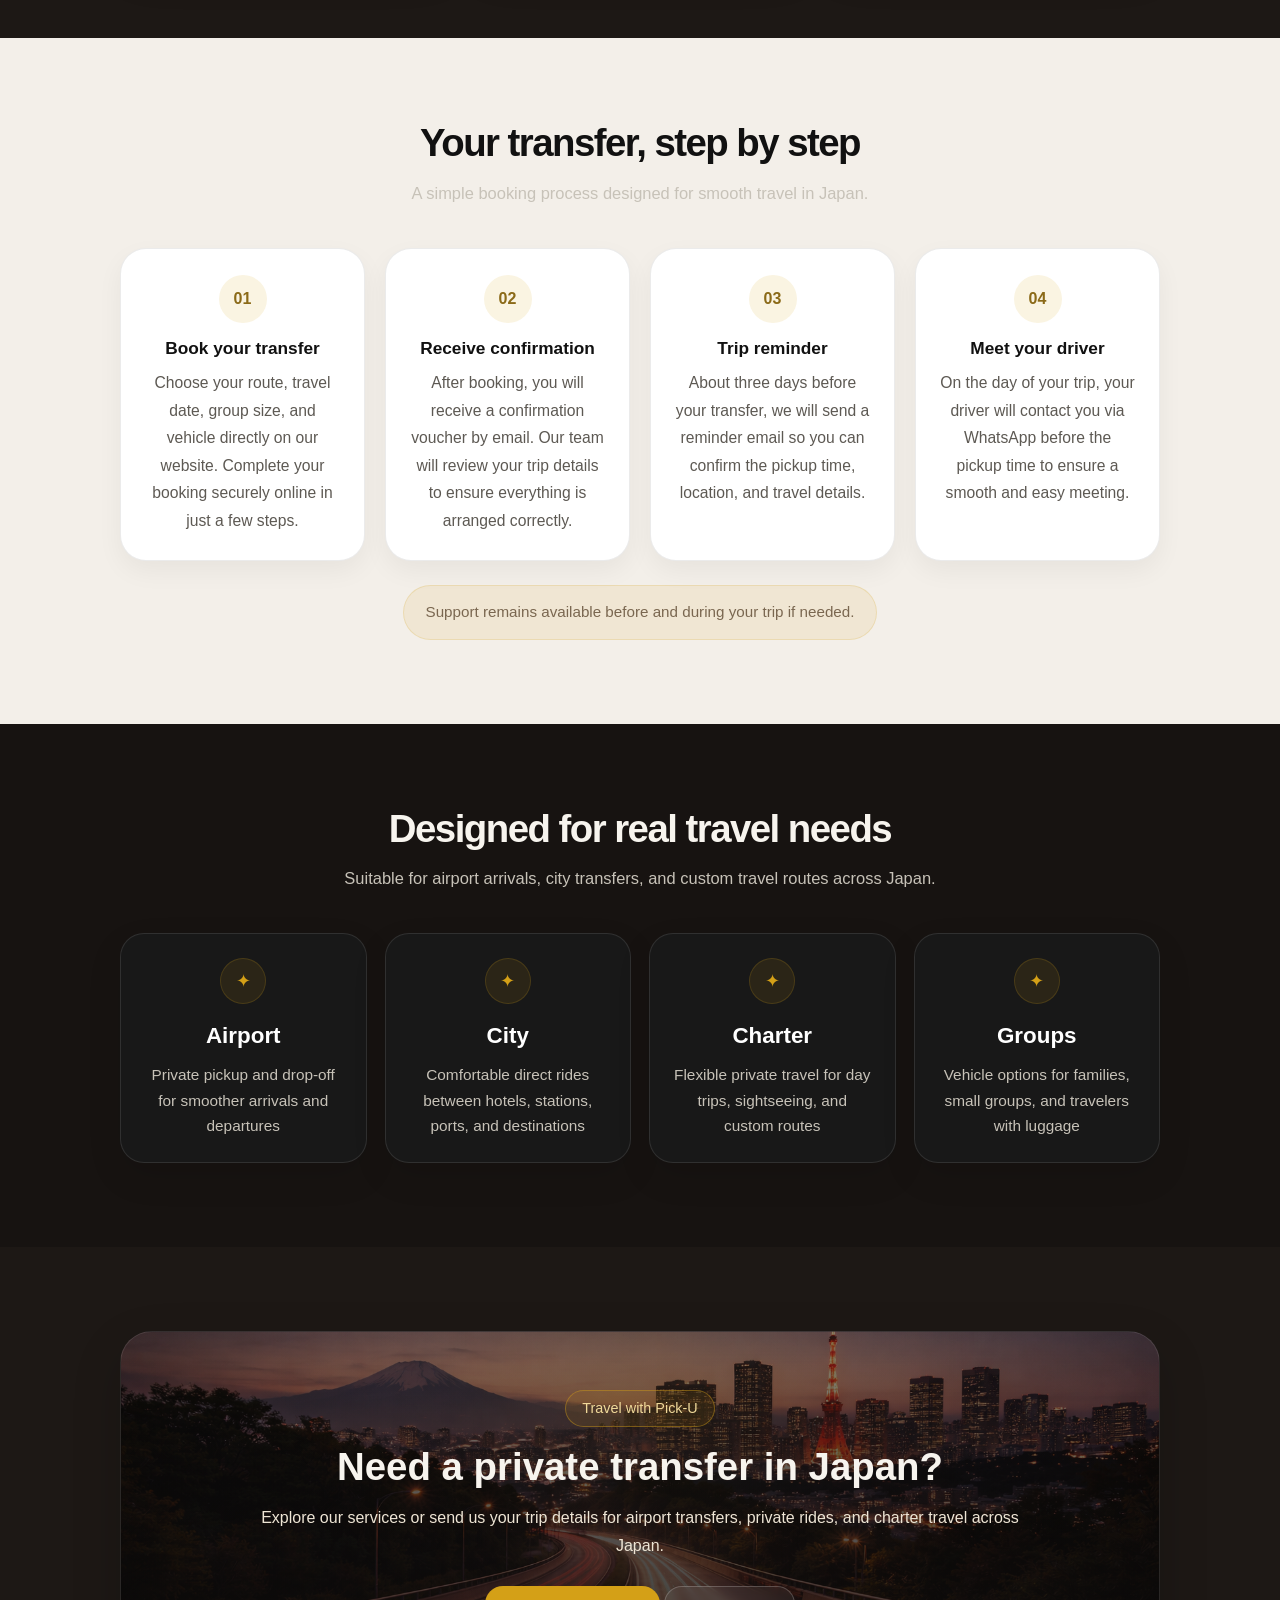
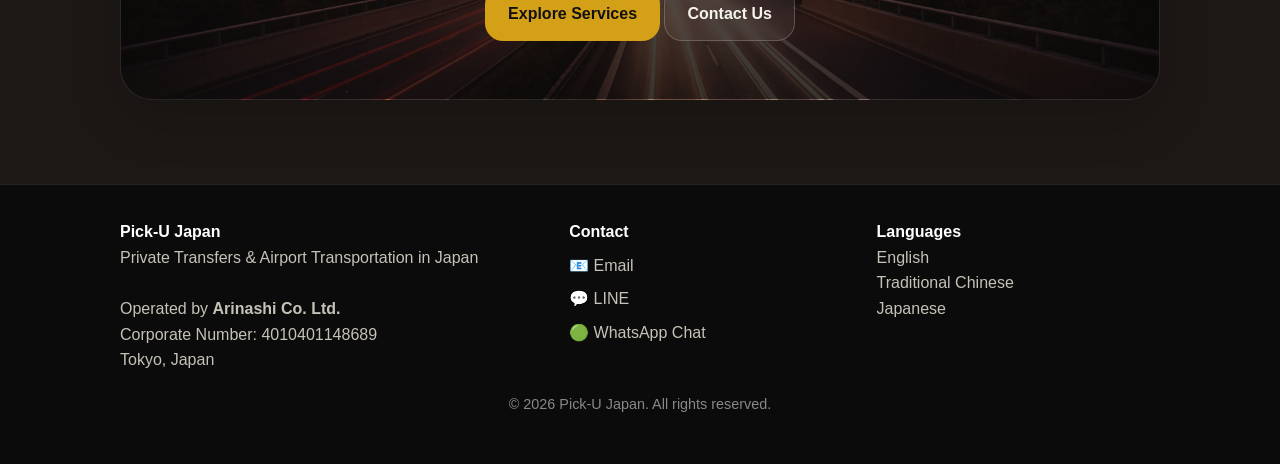
==== commit a6dad00e: "Update about.html" ====
--- a/about.html
+++ b/about.html
@@ -31,63 +31,15 @@
 
   <link rel="icon" href="logo.png" type="image/png" />
   <link rel="stylesheet" href="global.css" />
+  <link rel="stylesheet" href="hero.css" />
 
   <style>
-    .about-hero {
-      position: relative;
-      min-height: 280px;
-      display: flex;
-      align-items: end;
+    .hero-about {
       background:
         linear-gradient(90deg, rgba(8,7,7,0.78) 0%, rgba(8,7,7,0.58) 34%, rgba(8,7,7,0.24) 62%, rgba(8,7,7,0.18) 100%),
         linear-gradient(180deg, rgba(8,7,7,0.16) 0%, rgba(8,7,7,0.32) 42%, rgba(8,7,7,0.72) 100%),
         radial-gradient(circle at 24% 42%, rgba(8,7,7,0.18) 0%, rgba(8,7,7,0.46) 48%, rgba(8,7,7,0.62) 100%),
         url('about-hero.jpg') center/cover no-repeat;
-      border-bottom: 1px solid var(--border);
-    }
-
-    .about-hero .container {
-      width: min(1240px, calc(100% - 48px));
-    }
-
-    .about-hero-content {
-      max-width: 760px;
-      padding: 90px 0 48px;
-      position: relative;
-      z-index: 1;
-    }
-
-    .eyebrow {
-      display: inline-block;
-      padding: 8px 14px;
-      border: 1px solid rgba(212,160,23,0.45);
-      background: var(--gold-soft);
-      color: #f3d98e;
-      border-radius: 999px;
-      font-size: 0.86rem;
-      margin-bottom: 18px;
-    }
-
-    .about-hero h1 {
-      margin: 0;
-      font-size: clamp(2rem, 4vw, 3.2rem);
-      line-height: 1.08;
-      letter-spacing: -0.04em;
-    }
-
-    .about-hero p {
-      color: #eee5d5;
-      font-size: 1rem;
-      max-width: 700px;
-      margin: 16px 0 0;
-      line-height: 1.7;
-    }
-
-    .hero-actions {
-      display: flex;
-      flex-wrap: wrap;
-      gap: 14px;
-      margin-top: 24px;
     }
 
     .about-intro-layout {
@@ -332,24 +284,12 @@
         grid-template-columns: 1fr;
       }
 
-      .about-hero {
-        min-height: auto;
-      }
-
-      .about-hero-content {
-        padding: 84px 0 44px;
-      }
-
       .about-image-card {
         min-height: 420px;
       }
     }
 
     @media (max-width: 700px) {
-      .about-hero .container {
-        width: min(1240px, calc(100% - 28px));
-      }
-
       .about-copy-card,
       .value-card,
       .step-card,
@@ -376,9 +316,9 @@
 <body>
   <div id="site-header"></div>
 
-  <section class="about-hero">
-    <div class="container about-hero-content">
-      <div class="eyebrow">Why choose Pick-U Japan</div>
+  <section class="page-hero hero-about">
+    <div class="container page-hero-content">
+      <div class="page-eyebrow">Why choose Pick-U Japan</div>
       <h1>About Pick-U Japan</h1>
       <p>
         Private transfers designed for smooth travel across Japan — from airport pickups to city rides and custom charter trips.
@@ -557,7 +497,7 @@
   <section class="section" style="background:#1d1815;">
     <div class="container">
       <div class="about-cta">
-        <div class="eyebrow">Travel with Pick-U</div>
+        <div class="page-eyebrow">Travel with Pick-U</div>
         <h2>Need a private transfer in Japan?</h2>
         <p>
           Explore our services or send us your trip details for airport transfers, private rides,
--- a/hero.css
+++ b/hero.css
@@ -0,0 +1,98 @@
+/* Shared page hero */
+
+.page-hero {
+  position: relative;
+  min-height: 300px;
+  display: flex;
+  align-items: end;
+  border-bottom: 1px solid var(--border);
+  background-position: center center;
+  background-size: cover;
+  background-repeat: no-repeat;
+}
+
+.page-hero .container {
+  width: min(var(--max), calc(100% - 48px));
+  margin: 0 auto;
+}
+
+.page-hero-content {
+  max-width: 640px;
+  padding: 80px 0 44px;
+}
+
+.page-eyebrow {
+  display: inline-block;
+  padding: 10px 16px;
+  border: 1px solid rgba(212,160,23,0.42);
+  background: rgba(212,160,23,0.10);
+  color: #f0d99a;
+  border-radius: 999px;
+  font-size: 0.9rem;
+  font-weight: 500;
+  line-height: 1;
+  margin-bottom: 18px;
+}
+
+.page-hero h1 {
+  margin: 0;
+  font-size: clamp(2.15rem, 4vw, 3.35rem);
+  line-height: 1.08;
+  letter-spacing: -0.04em;
+  max-width: 680px;
+}
+
+.page-hero p {
+  color: #eee5d5;
+  font-size: 1.02rem;
+  line-height: 1.7;
+  max-width: 620px;
+  margin: 16px 0 0;
+}
+
+.page-hero .hero-actions {
+  display: flex;
+  flex-wrap: wrap;
+  gap: 14px;
+  margin-top: 22px;
+}
+
+/* Optional hero background helpers */
+.hero-dark-overlay {
+  background-blend-mode: normal;
+}
+
+/* Responsive */
+@media (max-width: 980px) {
+  .page-hero {
+    min-height: auto;
+  }
+
+  .page-hero-content {
+    max-width: 100%;
+    padding: 76px 0 40px;
+  }
+}
+
+@media (max-width: 700px) {
+  .page-hero .container {
+    width: min(var(--max), calc(100% - 28px));
+  }
+
+  .page-eyebrow {
+    font-size: 0.86rem;
+    padding: 9px 14px;
+  }
+
+  .page-hero h1 {
+    font-size: clamp(1.9rem, 8vw, 2.5rem);
+  }
+
+  .page-hero p {
+    font-size: 0.98rem;
+  }
+
+  .page-hero .hero-actions {
+    gap: 12px;
+  }
+}
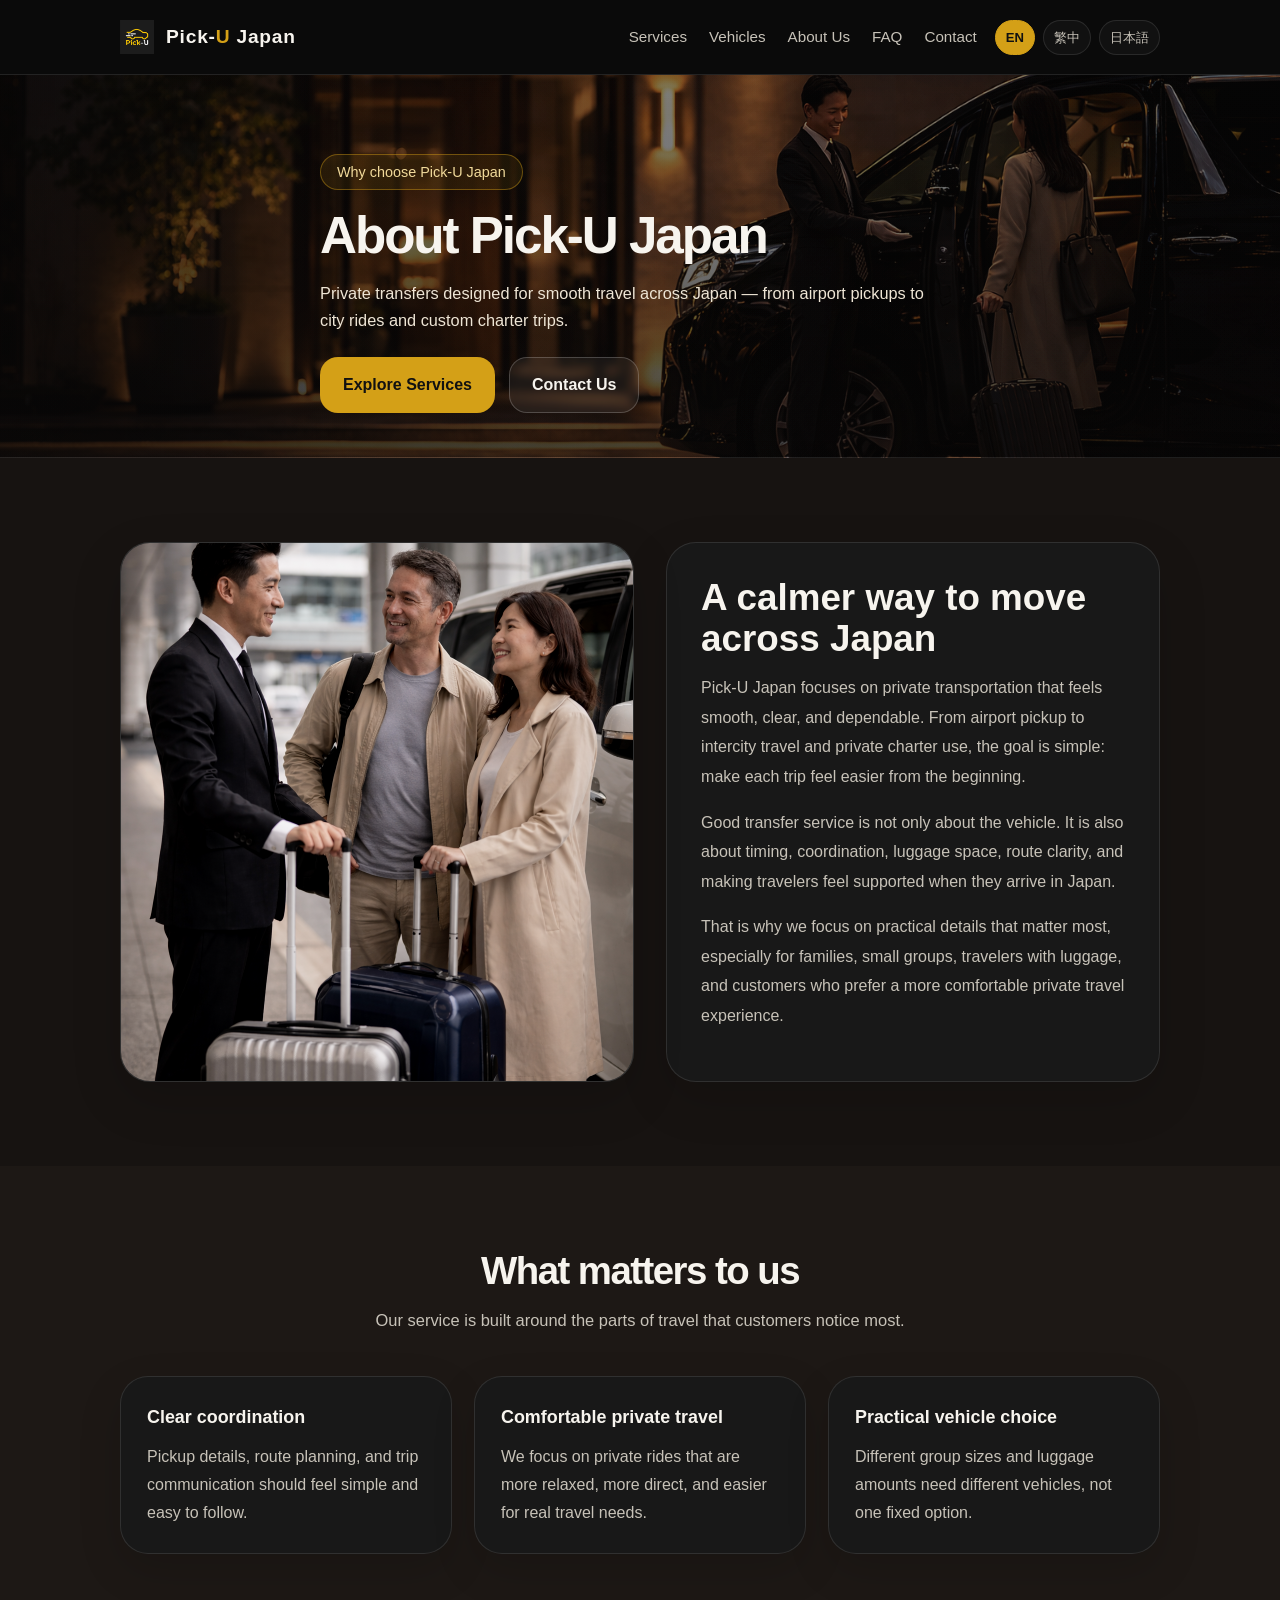
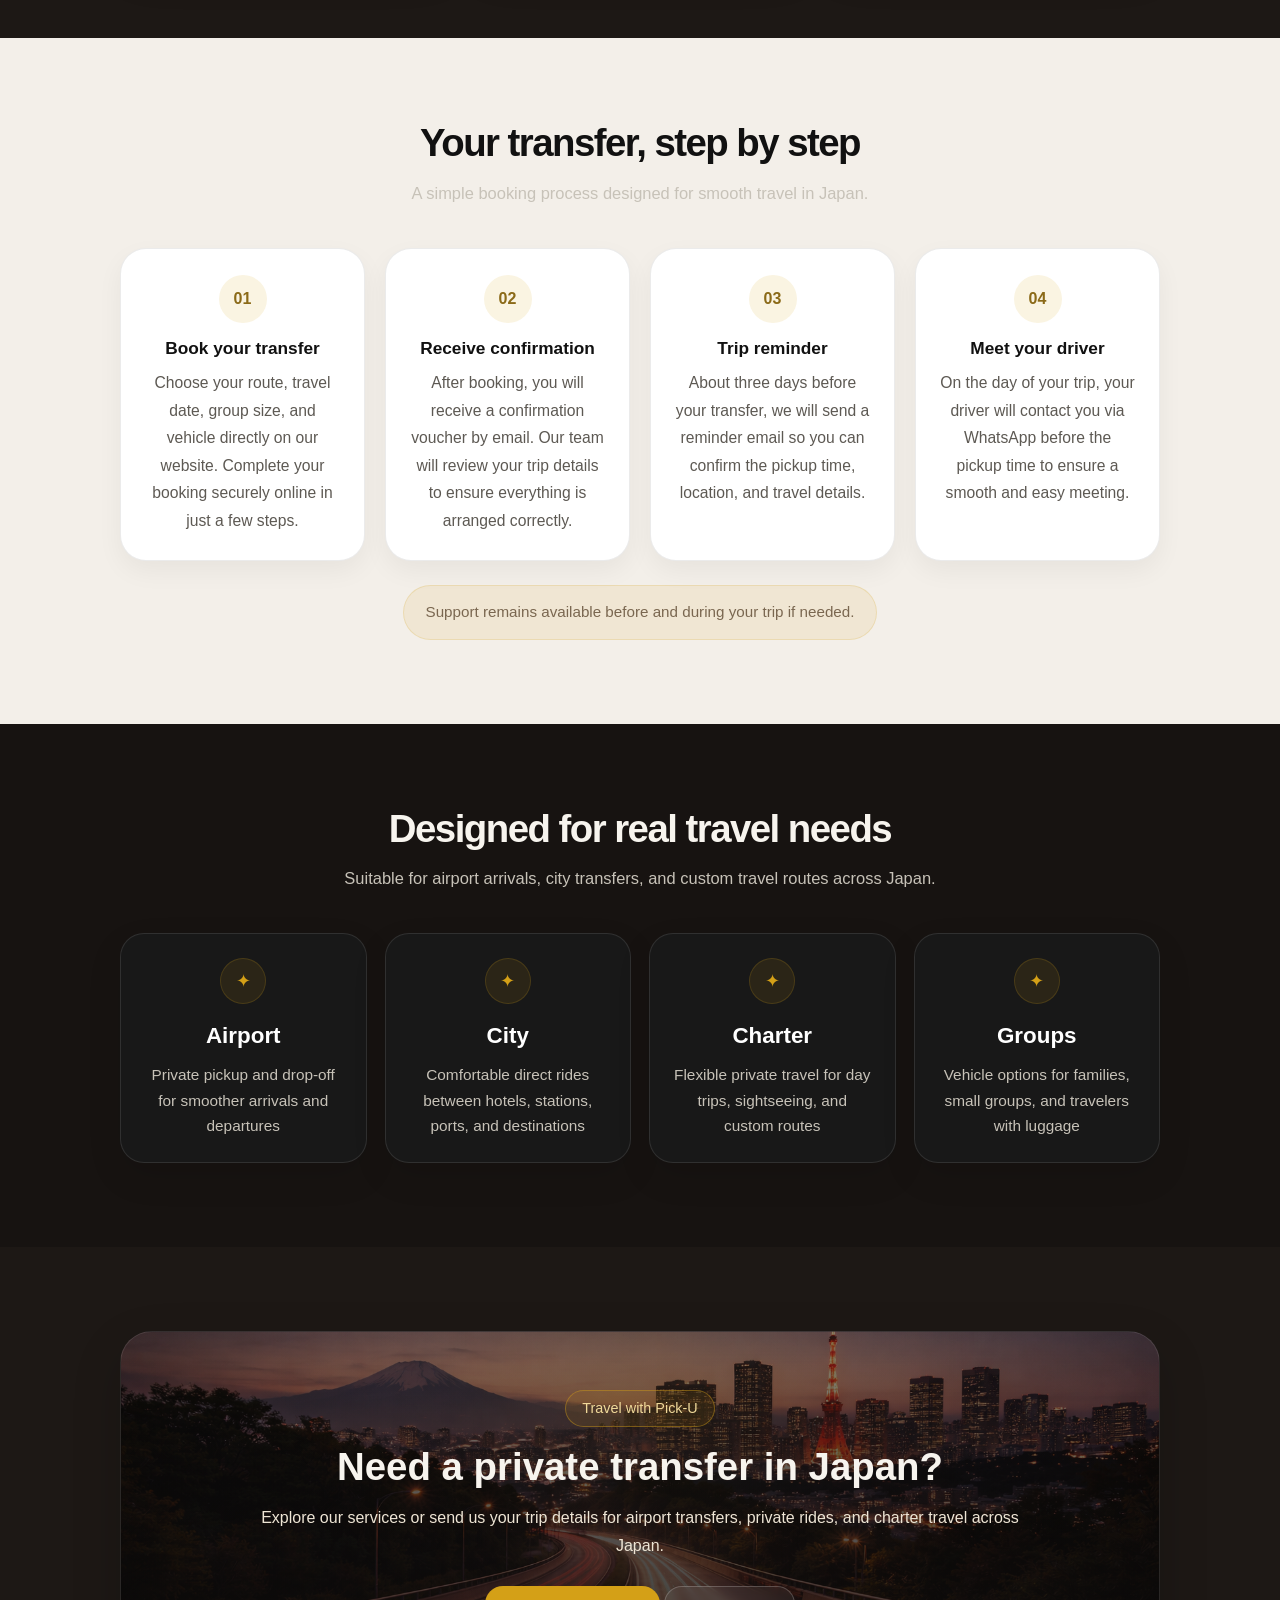
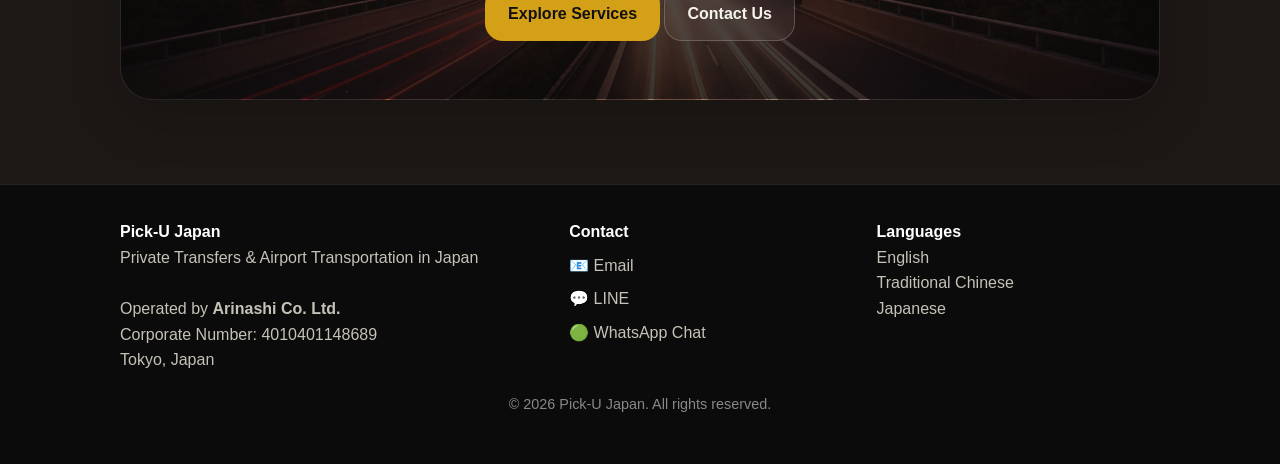
==== commit baac8e39: "Update about.html" ====
--- a/about.html
+++ b/about.html
@@ -36,9 +36,9 @@
   <style>
     .hero-about {
       background:
-        linear-gradient(90deg, rgba(8,7,7,0.78) 0%, rgba(8,7,7,0.58) 34%, rgba(8,7,7,0.24) 62%, rgba(8,7,7,0.18) 100%),
-        linear-gradient(180deg, rgba(8,7,7,0.16) 0%, rgba(8,7,7,0.32) 42%, rgba(8,7,7,0.72) 100%),
-        radial-gradient(circle at 24% 42%, rgba(8,7,7,0.18) 0%, rgba(8,7,7,0.46) 48%, rgba(8,7,7,0.62) 100%),
+        linear-gradient(90deg, rgba(8,7,7,0.62) 0%, rgba(8,7,7,0.42) 34%, rgba(8,7,7,0.16) 62%, rgba(8,7,7,0.10) 100%),
+        linear-gradient(180deg, rgba(8,7,7,0.10) 0%, rgba(8,7,7,0.22) 42%, rgba(8,7,7,0.52) 100%),
+        radial-gradient(circle at 24% 42%, rgba(8,7,7,0.12) 0%, rgba(8,7,7,0.32) 48%, rgba(8,7,7,0.44) 100%),
         url('about-hero.jpg') center/cover no-repeat;
     }
 
--- a/hero.css
+++ b/hero.css
@@ -11,14 +11,17 @@
   background-repeat: no-repeat;
 }
 
-.page-hero .container {
+.page-hero > .container {
   width: min(var(--max), calc(100% - 48px));
   margin: 0 auto;
+  padding-left: 0;
+  padding-right: 0;
 }
 
 .page-hero-content {
   max-width: 640px;
-  padding: 80px 0 44px;
+  padding: 80px 0 44px 0;
+  margin-left: 0;
 }
 
 .page-eyebrow {
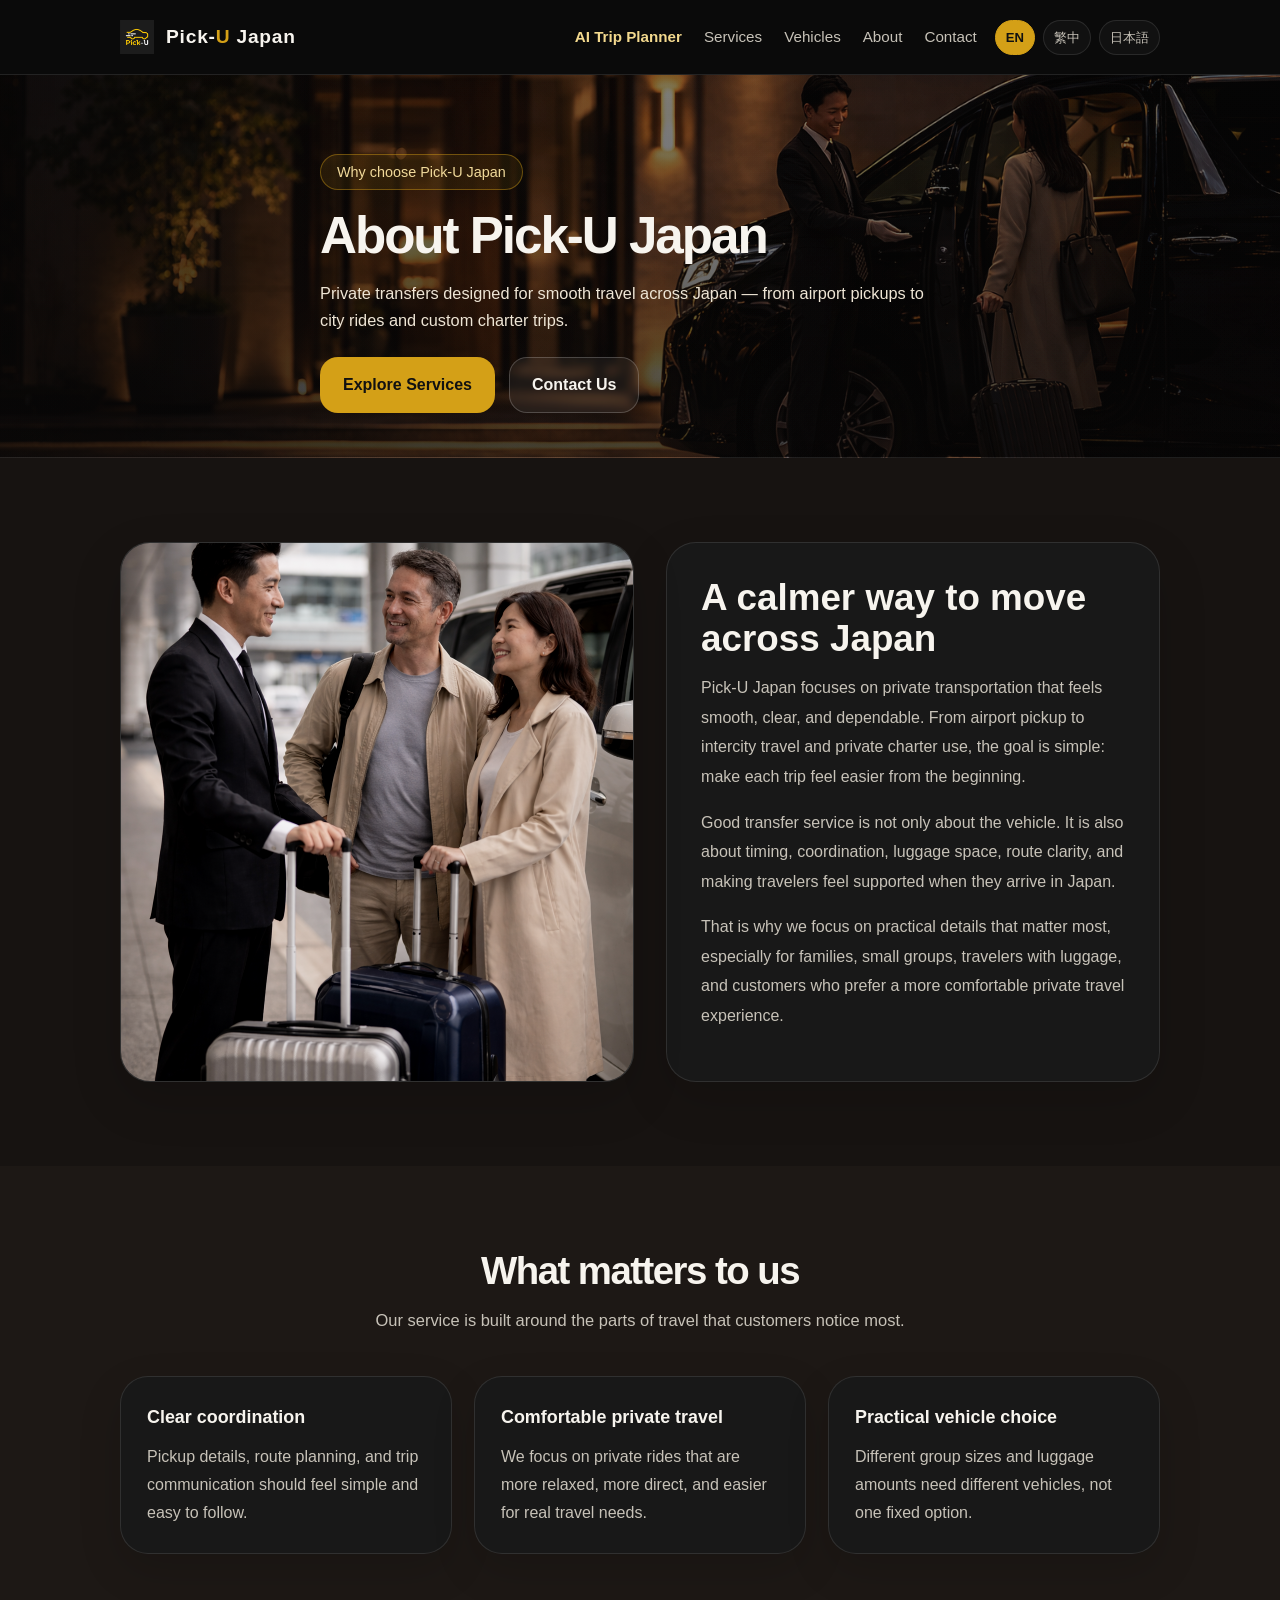
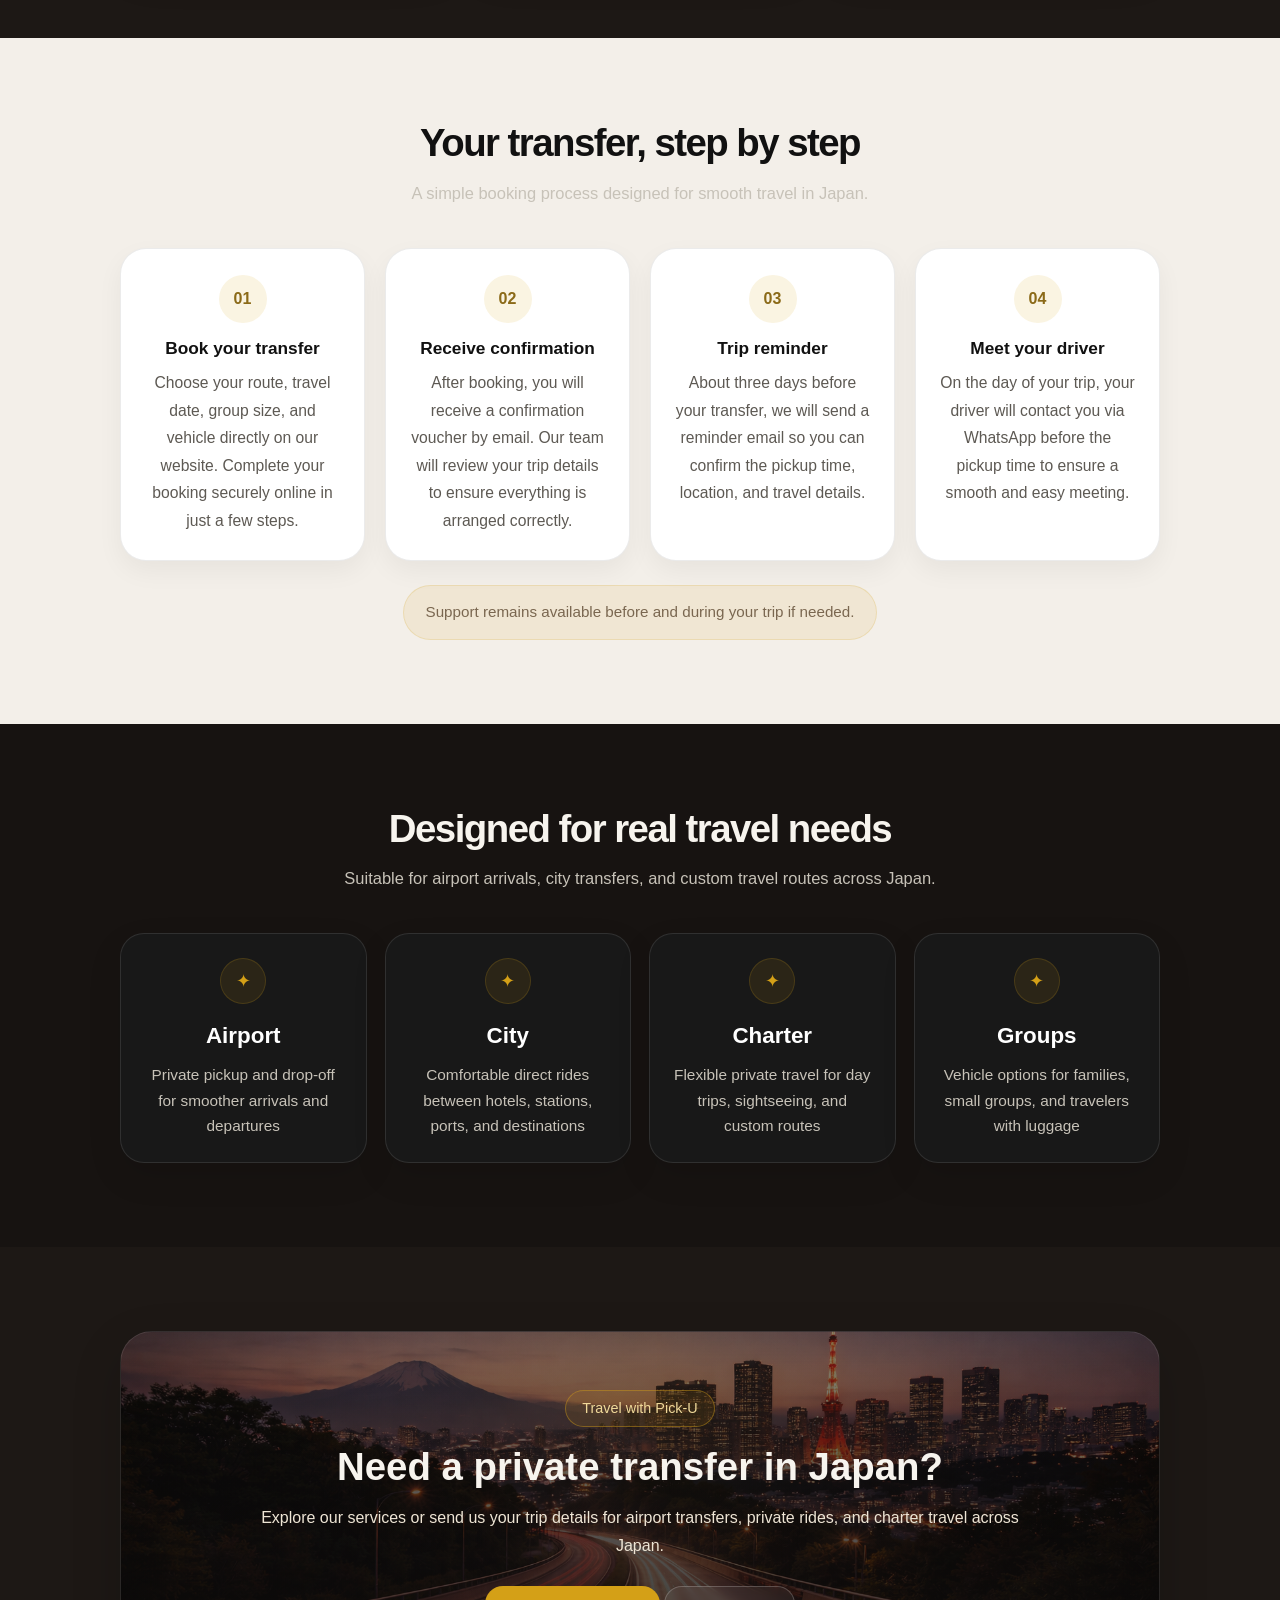
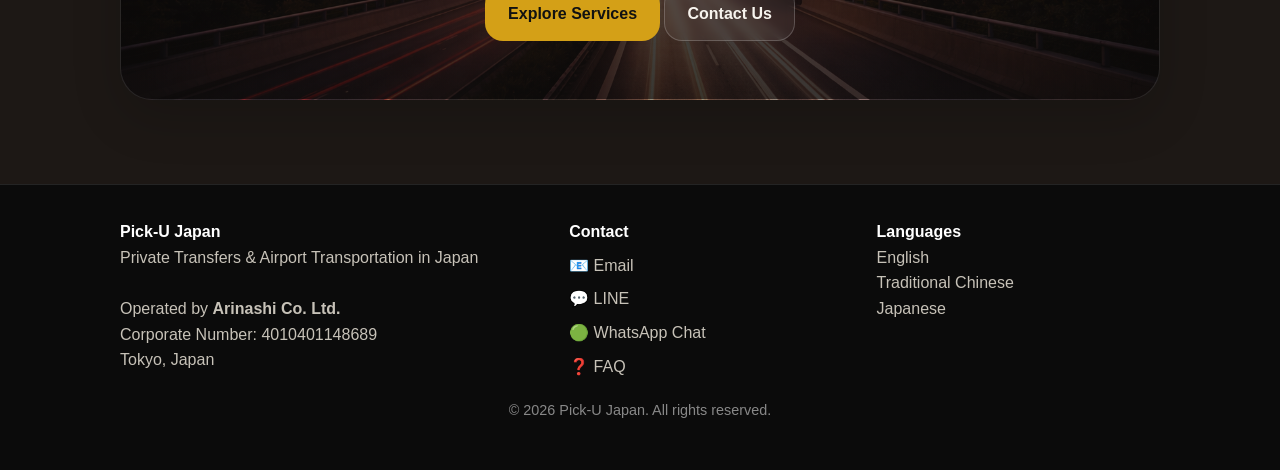
==== commit 367bd607: "Update about.html" ====
--- a/about.html
+++ b/about.html
@@ -324,7 +324,7 @@
         Private transfers designed for smooth travel across Japan — from airport pickups to city rides and custom charter trips.
       </p>
       <div class="hero-actions">
-        <a class="btn btn-primary" href="airport-transfers.html">Explore Services</a>
+        <a class="btn btn-primary" href="index.html#services">Explore Services</a>
         <a class="btn btn-secondary" href="contact.html">Contact Us</a>
       </div>
     </div>
@@ -504,7 +504,7 @@
           and charter travel across Japan.
         </p>
         <div class="hero-actions">
-          <a class="btn btn-primary" href="airport-transfers.html">Explore Services</a>
+          <a class="btn btn-primary" href="index.html#services">Explore Services</a>
           <a class="btn btn-secondary" href="contact.html">Contact Us</a>
         </div>
       </div>
--- a/global.css
+++ b/global.css
@@ -10,8 +10,14 @@
   --radius: 24px;
 }
 
-* { box-sizing: border-box; }
-html { scroll-behavior: smooth; }
+* {
+  box-sizing: border-box;
+}
+
+html {
+  scroll-behavior: smooth;
+  overflow-x: hidden;
+}
 
 body {
   margin: 0;
@@ -20,6 +26,7 @@
   background: var(--bg);
   color: var(--text);
   line-height: 1.6;
+  overflow-x: hidden;
 }
 
 a {
@@ -37,19 +44,32 @@
   margin: 0 auto;
 }
 
-/* shared fixed header */
+/* =========================
+   Header
+========================= */
+
 .topbar {
   position: fixed;
   top: 0;
   left: 0;
   right: 0;
   z-index: 1000;
-  background: rgba(10,10,10,0.92);
+  background: rgba(10, 10, 10, 0.92);
   backdrop-filter: blur(8px);
+  -webkit-backdrop-filter: blur(8px);
   border-bottom: 1px solid var(--border);
+  transition: background 0.25s ease, backdrop-filter 0.25s ease, box-shadow 0.25s ease;
+}
+
+.topbar.is-scrolled {
+  background: rgba(10, 14, 18, 0.72);
+  backdrop-filter: blur(12px);
+  -webkit-backdrop-filter: blur(12px);
+  box-shadow: 0 10px 30px rgba(0,0,0,0.24);
 }
 
 .nav {
+  position: relative;
   display: flex;
   align-items: center;
   justify-content: space-between;
@@ -58,19 +78,22 @@
 }
 
 .brand {
-  display: flex;
+  display: inline-flex;
   align-items: center;
   gap: 12px;
   font-size: 1.2rem;
   font-weight: 700;
   letter-spacing: 0.04em;
   white-space: nowrap;
+  min-width: 0;
+  flex: 1 1 auto;
 }
 
 .brand-logo {
   height: 34px;
   width: auto;
   object-fit: contain;
+  flex-shrink: 0;
 }
 
 .brand-wordmark span {
@@ -81,14 +104,19 @@
   display: flex;
   align-items: center;
   gap: 18px;
-  flex-wrap: wrap;
+  margin-left: auto;
 }
 
 .nav-links {
   display: flex;
+  align-items: center;
   gap: 22px;
   color: var(--muted);
   font-size: 0.95rem;
+}
+
+.nav-links a {
+  transition: color 0.2s ease;
 }
 
 .nav-links a:hover {
@@ -108,6 +136,7 @@
   font-size: 0.82rem;
   color: var(--muted);
   background: rgba(255,255,255,0.03);
+  transition: 0.2s ease;
 }
 
 .lang-switch a.active {
@@ -117,7 +146,69 @@
   font-weight: 700;
 }
 
-/* shared buttons */
+/* Header AI button */
+.ai-link {
+  color: #f3d98e;
+  font-weight: 700;
+}
+
+/* =========================
+   Mobile menu button
+========================= */
+
+.menu-toggle {
+  display: none;
+  position: relative;
+  width: 44px;
+  height: 44px;
+  border: none;
+  background: transparent;
+  cursor: pointer;
+  padding: 0;
+  margin-left: auto;
+  flex-shrink: 0;
+}
+
+.menu-toggle span {
+  position: absolute;
+  left: 10px;
+  width: 24px;
+  height: 2px;
+  background: #fff;
+  border-radius: 999px;
+  transition: transform 0.25s ease, opacity 0.2s ease, top 0.25s ease;
+}
+
+.menu-toggle span:nth-child(1) {
+  top: 14px;
+}
+
+.menu-toggle span:nth-child(2) {
+  top: 21px;
+}
+
+.menu-toggle span:nth-child(3) {
+  top: 28px;
+}
+
+.menu-toggle.is-open span:nth-child(1) {
+  top: 21px;
+  transform: rotate(45deg);
+}
+
+.menu-toggle.is-open span:nth-child(2) {
+  opacity: 0;
+}
+
+.menu-toggle.is-open span:nth-child(3) {
+  top: 21px;
+  transform: rotate(-45deg);
+}
+
+/* =========================
+   Shared buttons
+========================= */
+
 .btn {
   display: inline-flex;
   align-items: center;
@@ -146,7 +237,10 @@
   backdrop-filter: blur(4px);
 }
 
-/* shared footer */
+/* =========================
+   Footer
+========================= */
+
 .footer {
   border-top: 1px solid var(--border);
   padding: 34px 0 48px;
@@ -172,7 +266,10 @@
   transform: translateX(4px);
 }
 
-/* shared content helpers */
+/* =========================
+   Shared content helpers
+========================= */
+
 .section {
   padding: 84px 0;
 }
@@ -226,7 +323,10 @@
   color: var(--muted);
 }
 
-/* responsive shared */
+/* =========================
+   Responsive shared
+========================= */
+
 @media (max-width: 980px) {
   .grid-2,
   .grid-3,
@@ -234,27 +334,88 @@
     grid-template-columns: 1fr;
   }
 
+  body {
+    padding-top: 74px;
+  }
+}
+
+/* =========================
+   Mobile header/menu
+========================= */
+
+@media (max-width: 900px) {
   .nav {
+    min-height: 74px;
+    gap: 12px;
+    flex-direction: row;
+    align-items: center;
+    justify-content: space-between;
+    padding: 0;
+  }
+
+  .brand {
+    flex: 1 1 auto;
+    min-width: 0;
+  }
+
+  .brand-logo {
+    height: 28px;
+  }
+
+  .brand-wordmark {
+    font-size: 1rem;
+  }
+
+  .menu-toggle {
+    display: block;
+    z-index: 1102;
+  }
+
+  .nav-right {
+    position: absolute;
+    top: calc(100% + 10px);
+    left: 12px;
+    right: 12px;
+    margin-left: 0;
+    display: none;
+    flex-direction: column;
+    align-items: stretch;
+    gap: 18px;
+    padding: 22px 20px 20px;
+    background: rgba(30, 25, 22, 0.98);
+    border: 1px solid rgba(255,255,255,0.08);
+    border-radius: 24px;
+    box-shadow: 0 24px 60px rgba(0,0,0,0.42);
+    z-index: 1101;
+  }
+
+  .nav-right.open {
+    display: flex;
+  }
+
+  .nav-links {
+    display: flex;
     flex-direction: column;
     align-items: flex-start;
-    padding: 14px 0;
-  }
-
-  .nav-right {
-    width: 100%;
-    justify-content: space-between;
-  }
-
-  .nav-links {
+    gap: 18px;
+    flex-wrap: nowrap;
+  }
+
+  .nav-links a {
+    font-size: 1.18rem;
+    line-height: 1.3;
+  }
+
+  .lang-switch {
+    display: flex;
     flex-wrap: wrap;
-    gap: 12px 18px;
-  }
-
-  .brand-logo {
-    height: 28px;
-  }
-
-  body {
-    padding-top: 92px;
-  }
-}
+    gap: 10px;
+    padding-top: 16px;
+    border-top: 1px solid rgba(255,255,255,0.08);
+  }
+
+  .lang-switch a {
+    padding: 10px 14px;
+    font-size: 0.96rem;
+  }
+}
